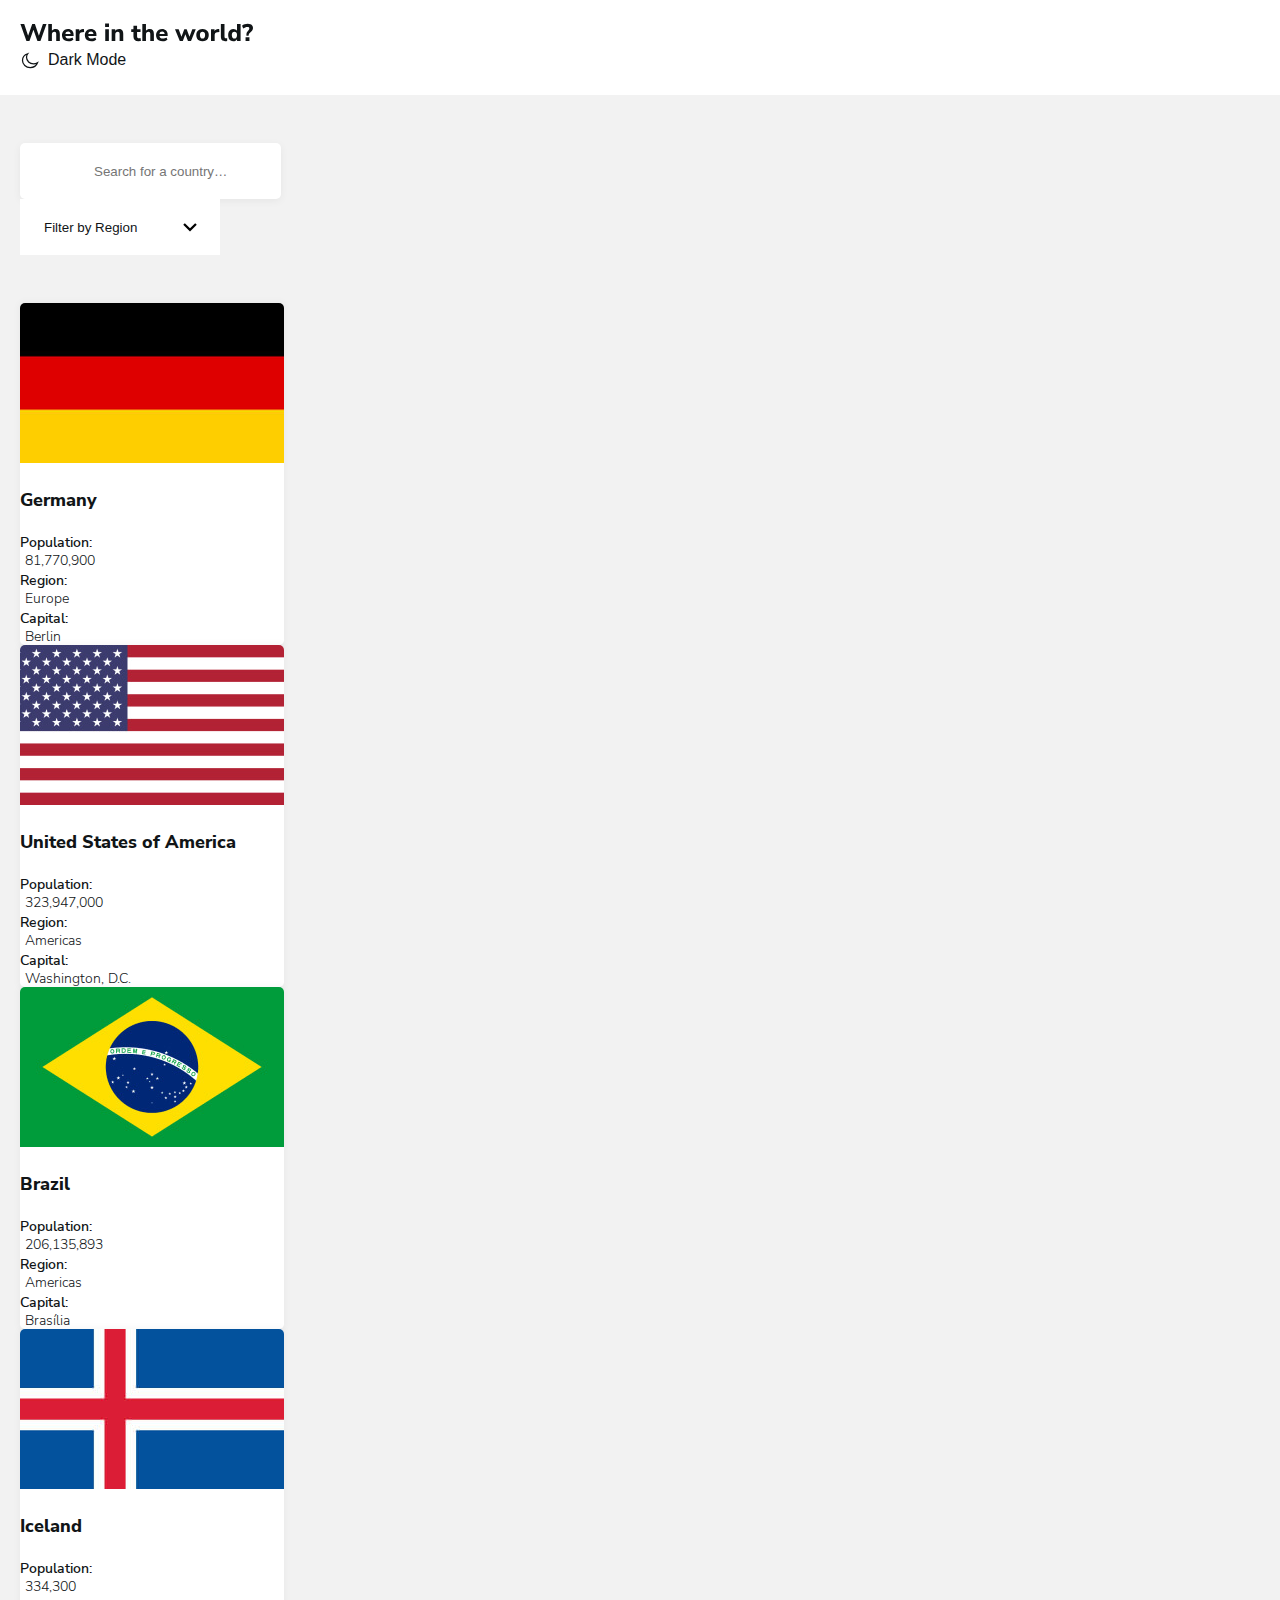
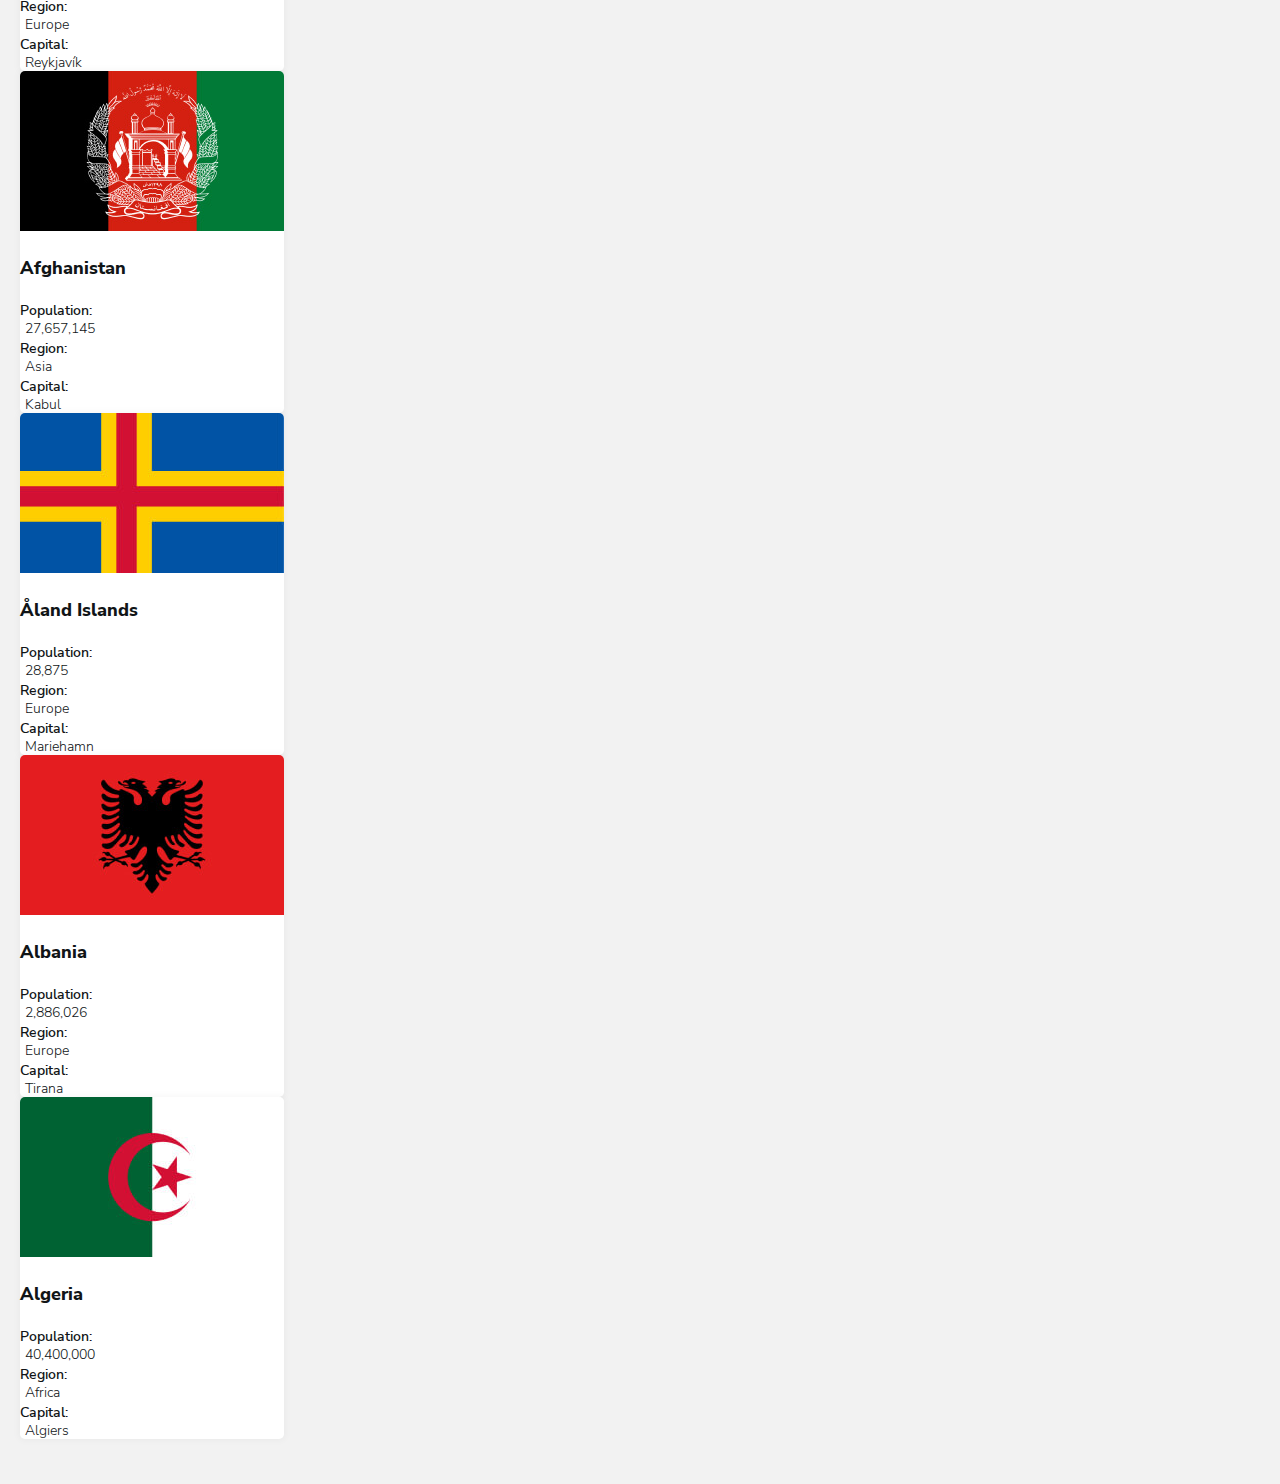
==== index.html @ 3257206e "Initial commit" ====
<!DOCTYPE html>
<html lang="en">
<head>
  <meta charset="UTF-8">
  <meta http-equiv="X-UA-Compatible" content="IE=edge">
  <meta name="viewport" content="width=device-width, initial-scale=1.0">
  <title>Document</title>
  <link href="https://cdn.jsdelivr.net/npm/bootstrap@5.2.0/dist/css/bootstrap.min.css" rel="stylesheet" integrity="sha384-gH2yIJqKdNHPEq0n4Mqa/HGKIhSkIHeL5AyhkYV8i59U5AR6csBvApHHNl/vI1Bx" crossorigin="anonymous">
  <link rel="stylesheet" href="./css/main.css">
</head>
<body >

  <!-- header start -->
  <header>
    <div class="container">
      <div class="header-wrapper d-flex justify-content-between">
        <a class="header-link" href="#">
          <svg width="233" height="19" fill="currentColor" xmlns="http://www.w3.org/2000/svg"><path d="M6.432 18 .408 1.08h3.816l3.888 11.568L12.216 1.08h2.688l3.984 11.76L22.92 1.08h3.6L20.448 18h-3.024l-3.96-11.232L9.456 18H6.432Zm21.843 0V1.08h3.624v6.744a3.91 3.91 0 0 1 1.608-1.368c.656-.32 1.384-.48 2.184-.48 2.768 0 4.152 1.648 4.152 4.944V18h-3.624v-6.912c0-.816-.152-1.4-.456-1.752-.304-.368-.752-.552-1.344-.552-.768 0-1.384.24-1.848.72-.448.48-.672 1.12-.672 1.92V18h-3.624Zm20.393.264c-1.392 0-2.592-.248-3.6-.744-.992-.512-1.76-1.224-2.304-2.136-.528-.928-.792-2.016-.792-3.264 0-1.216.256-2.28.768-3.192a5.655 5.655 0 0 1 2.136-2.16c.912-.528 1.96-.792 3.144-.792 1.712 0 3.072.544 4.08 1.632 1.008 1.072 1.512 2.528 1.512 4.368v.912h-8.184c.128.928.464 1.608 1.008 2.04.56.416 1.328.624 2.304.624.64 0 1.288-.096 1.944-.288a5.447 5.447 0 0 0 1.776-.888l.96 2.424c-.592.448-1.32.808-2.184 1.08a8.842 8.842 0 0 1-2.568.384Zm-.504-9.888c-.768 0-1.392.232-1.872.696-.464.464-.752 1.112-.864 1.944h5.184c-.096-1.76-.912-2.64-2.448-2.64ZM55.72 18V6.216h3.552v2.04c.56-1.376 1.76-2.136 3.6-2.28l1.056-.072.216 3.048-2.04.216c-1.792.176-2.688 1.088-2.688 2.736V18H55.72Zm15.8.264c-1.392 0-2.592-.248-3.6-.744-.992-.512-1.76-1.224-2.304-2.136-.528-.928-.792-2.016-.792-3.264 0-1.216.256-2.28.768-3.192a5.654 5.654 0 0 1 2.136-2.16c.912-.528 1.96-.792 3.144-.792 1.712 0 3.072.544 4.08 1.632 1.008 1.072 1.512 2.528 1.512 4.368v.912H68.28c.128.928.464 1.608 1.008 2.04.56.416 1.328.624 2.304.624.64 0 1.288-.096 1.944-.288a5.447 5.447 0 0 0 1.776-.888l.96 2.424c-.592.448-1.32.808-2.184 1.08a8.842 8.842 0 0 1-2.568.384Zm-.504-9.888c-.768 0-1.392.232-1.872.696-.464.464-.752 1.112-.864 1.944h5.184c-.096-1.76-.912-2.64-2.448-2.64Zm14.091-4.44V.552h3.912v3.384h-3.912ZM85.251 18V6.216h3.624V18h-3.624Zm6.422 0V6.216h3.552v1.728a3.94 3.94 0 0 1 1.608-1.464c.672-.336 1.424-.504 2.256-.504 1.392 0 2.432.408 3.12 1.224.688.8 1.032 2.04 1.032 3.72V18h-3.624v-6.912c0-.816-.152-1.4-.456-1.752-.304-.368-.752-.552-1.344-.552-.768 0-1.384.24-1.848.72-.448.48-.672 1.12-.672 1.92V18h-3.624Zm26.737.264c-3.312 0-4.968-1.608-4.968-4.824V8.928h-2.232V6.216h2.232V2.76h3.624v3.456h3.48v2.712h-3.48v4.368c0 .672.152 1.176.456 1.512.32.336.824.504 1.512.504.208 0 .424-.024.648-.072.24-.048.496-.112.768-.192l.528 2.64a4.586 4.586 0 0 1-1.2.408c-.464.112-.92.168-1.368.168Zm3.92-.264V1.08h3.624v6.744a3.91 3.91 0 0 1 1.608-1.368c.656-.32 1.384-.48 2.184-.48 2.768 0 4.152 1.648 4.152 4.944V18h-3.624v-6.912c0-.816-.152-1.4-.456-1.752-.304-.368-.752-.552-1.344-.552-.768 0-1.384.24-1.848.72-.448.48-.672 1.12-.672 1.92V18h-3.624Zm20.393.264c-1.392 0-2.592-.248-3.6-.744-.992-.512-1.76-1.224-2.304-2.136-.528-.928-.792-2.016-.792-3.264 0-1.216.256-2.28.768-3.192a5.654 5.654 0 0 1 2.136-2.16c.912-.528 1.96-.792 3.144-.792 1.712 0 3.072.544 4.08 1.632 1.008 1.072 1.512 2.528 1.512 4.368v.912h-8.184c.128.928.464 1.608 1.008 2.04.56.416 1.328.624 2.304.624.64 0 1.288-.096 1.944-.288a5.447 5.447 0 0 0 1.776-.888l.96 2.424c-.592.448-1.32.808-2.184 1.08a8.842 8.842 0 0 1-2.568.384Zm-.504-9.888c-.768 0-1.392.232-1.872.696-.464.464-.752 1.112-.864 1.944h5.184c-.096-1.76-.912-2.64-2.448-2.64ZM159.791 18 154.99 6.216h3.673l2.808 7.56 2.808-7.56h2.4l2.808 7.656 2.808-7.656h3.48L171.023 18h-3.072l-2.592-6.696-2.52 6.696h-3.048Zm22.718.264c-1.264 0-2.368-.248-3.312-.744a5.44 5.44 0 0 1-2.16-2.136c-.512-.928-.768-2.024-.768-3.288 0-1.248.256-2.328.768-3.24a5.242 5.242 0 0 1 2.16-2.136c.944-.496 2.048-.744 3.312-.744 1.264 0 2.36.248 3.288.744a5.207 5.207 0 0 1 2.184 2.136c.528.912.792 1.992.792 3.24 0 1.264-.264 2.36-.792 3.288a5.4 5.4 0 0 1-2.184 2.136c-.928.496-2.024.744-3.288.744Zm0-2.712c.768 0 1.392-.28 1.872-.84.496-.56.744-1.432.744-2.616 0-1.168-.248-2.024-.744-2.568-.48-.56-1.104-.84-1.872-.84s-1.392.28-1.872.84c-.48.544-.72 1.4-.72 2.568 0 1.184.24 2.056.72 2.616s1.104.84 1.872.84ZM190.978 18V6.216h3.552v2.04c.56-1.376 1.76-2.136 3.6-2.28l1.056-.072.216 3.048-2.04.216c-1.792.176-2.688 1.088-2.688 2.736V18h-3.696Zm14.283.264c-1.52 0-2.632-.392-3.336-1.176-.704-.8-1.056-1.984-1.056-3.552V1.08h3.624v12.312c0 1.28.568 1.92 1.704 1.92.176 0 .344-.008.504-.024.176-.016.344-.048.504-.096L207.157 18a6.784 6.784 0 0 1-1.896.264Zm8.067 0c-1.024 0-1.928-.248-2.712-.744-.768-.512-1.368-1.224-1.8-2.136-.432-.928-.648-2.024-.648-3.288 0-1.264.216-2.352.648-3.264.432-.912 1.032-1.616 1.8-2.112.784-.496 1.688-.744 2.712-.744.784 0 1.504.168 2.16.504.656.336 1.152.784 1.488 1.344V1.08h3.624V18h-3.552v-1.776c-.32.624-.816 1.12-1.488 1.488-.656.368-1.4.552-2.232.552Zm1.08-2.712c.768 0 1.392-.28 1.872-.84.496-.56.744-1.432.744-2.616 0-1.168-.248-2.024-.744-2.568-.48-.56-1.104-.84-1.872-.84s-1.392.28-1.872.84c-.48.544-.72 1.4-.72 2.568 0 1.184.24 2.056.72 2.616s1.104.84 1.872.84Zm12.008-2.904V11.52c0-.704.128-1.352.384-1.944.256-.608.696-1.248 1.32-1.92.448-.48.76-.888.936-1.224a2.39 2.39 0 0 0 .264-1.08c0-.448-.168-.8-.504-1.056-.32-.256-.784-.384-1.392-.384-1.488 0-2.888.536-4.2 1.608l-1.176-2.736c.704-.608 1.56-1.088 2.568-1.44a9.258 9.258 0 0 1 3.072-.528c1.056 0 1.984.176 2.784.528.8.336 1.416.816 1.848 1.44.448.608.672 1.32.672 2.136 0 .736-.168 1.416-.504 2.04-.32.624-.896 1.28-1.728 1.968-.752.624-1.272 1.168-1.56 1.632-.272.464-.44.912-.504 1.344l-.12.744h-2.16ZM225.552 18v-3.84h3.888V18h-3.888Z" fill="currentColor"/>
          </svg>
        </a>
        <button class="header-darkmode" type="button">Dark Mode</button>
      </div>
    </div>
  </header>
  <!-- header finish -->

  <main>

    <!-- hero section start -->
    <section class="hero-section">
      <div class="container">
        <div class=" d-flex justify-content-between flex-wrap">
          <form class="site-search" action="https://echo.htmlacademy.ru/" method="post" autocomplete="off">
            <input class="site-search-input form-control" type="search" name="user_search" placeholder="Search for a country…" aria-label="search">
          </form>
          <select class="form-selects" aria-label="Default select example">
            <option selected>Filter by Region</option>
            <option value="Africa">Africa</option>
            <option value="America">America</option>
            <option value="Asia">Asia</option>
            <option value="Europe">Europe</option>
            <option value="Oceania">Oceania</option>
          </select>
        </div>
        <div class="hero-section-list d-flex justify-content-between flex-wrap">
          <div class="card mb-5 hero-section-item">
            <img class="hero-section-item-img"
            width="264"
            height="160"                         
            src="./images/Germany.jpg" 
            srcset="./images/Germany.jpg 1x , ./images/Germany@2x.jpg 2x"  
            alt="Germany img">
            <div class="card-body">
              <h3 class="hero-section-item-wrapper-title mb-3">Germany</h3>
              <span class="hero-section-item-wrapper-inner d-flex mb-2">
                <strong class="hero-section-item-wrapper-inner-title">Population:</strong>
                <p class="hero-section-item-wrapper-inner-discrip">81,770,900</p>
              </span>
              <span class="hero-section-item-wrapper-inner d-flex mb-2">
                <strong class="hero-section-item-wrapper-inner-title">Region:</strong>
                <p class="hero-section-item-wrapper-inner-discrip">Europe</p>
              </span>
              <span class="hero-section-item-wrapper-inner d-flex mb-2">
                <strong class="hero-section-item-wrapper-inner-title">Capital:</strong>
                <p class="hero-section-item-wrapper-inner-discrip">Berlin</p>
              </span>
            </div>
          </div>
          <div class="card mb-5 hero-section-item">
            <img class="hero-section-item-img"
            width="264"
            height="160"                         
            src="./images/Usa.jpg" 
            srcset="./images/Usa.jpg 1x , ./images/Usa@2x.jpg 2x"  
            alt="Usa img">
            <div class="card-body">
              <h3 class="hero-section-item-wrapper-title mb-3">United States of America</h3>
              <span class="hero-section-item-wrapper-inner d-flex mb-2">
                <strong class="hero-section-item-wrapper-inner-title">Population: </strong>
                <p class="hero-section-item-wrapper-inner-discrip">323,947,000</p>
              </span>
               <span class="hero-section-item-wrapper-inner d-flex mb-2">
                <strong class="hero-section-item-wrapper-inner-title">Region:</strong>
                <p class="hero-section-item-wrapper-inner-discrip">Americas</p>
              </span>
              <span class="hero-section-item-wrapper-inner d-flex mb-2">
                <strong class="hero-section-item-wrapper-inner-title">Capital:</strong>
                <p class="hero-section-item-wrapper-inner-discrip">Washington, D.C.</p>
              </span>
            </div>
          </div>
          <div class="card mb-5 hero-section-item">
            <img class="hero-section-item-img"
            width="264"
            height="160"                         
            src="./images/Brazil.jpg" 
            srcset="./images/Brazil.jpg 1x , ./images/Brazil@2x.jpg 2x"  
            alt="Brazil img">
            <div class="card-body">
              <h3 class="hero-section-item-wrapper-title mb-3">Brazil</h3>
              <span class="hero-section-item-wrapper-inner d-flex mb-2">
                <strong class="hero-section-item-wrapper-inner-title">Population:</strong>
                <p class="hero-section-item-wrapper-inner-discrip">206,135,893</p>
              </span>
               <span class="hero-section-item-wrapper-inner d-flex mb-2">
                <strong class="hero-section-item-wrapper-inner-title">Region:</strong>
                <p class="hero-section-item-wrapper-inner-discrip">Americas</p>
              </span>
              <span class="hero-section-item-wrapper-inner d-flex mb-2">
                <strong class="hero-section-item-wrapper-inner-title">Capital:</strong>
                <p class="hero-section-item-wrapper-inner-discrip">Brasília</p>
              </span>
            </div>
          </div>
          <div class="card mb-5 hero-section-item">
            <img class="hero-section-item-img"
            width="264"
            height="160"                         
            src="./images/Iceland.jpg" 
            srcset="./images/Iceland.jpg 1x , ./images/Iceland@2x.jpg 2x"  
            alt="Iceland img">
            <div class="card-body">
              <h3 class="hero-section-item-wrapper-title mb-3">Iceland</h3>
              <span class="hero-section-item-wrapper-inner d-flex mb-2">
                <strong class="hero-section-item-wrapper-inner-title">Population:</strong>
                <p class="hero-section-item-wrapper-inner-discrip">334,300</p>
              </span>
               <span class="hero-section-item-wrapper-inner d-flex mb-2">
                <strong class="hero-section-item-wrapper-inner-title">Region:</strong>
                <p class="hero-section-item-wrapper-inner-discrip">Europe</p>
              </span>
              <span class="hero-section-item-wrapper-inner d-flex mb-2">
                <strong class="hero-section-item-wrapper-inner-title">Capital:</strong>
                <p class="hero-section-item-wrapper-inner-discrip">Reykjavík</p>
              </span>
            </div>
          </div>
          <div class="card mb-5 hero-section-item">
            <img class="hero-section-item-img"
            width="264"
            height="160"                         
            src="./images/Afghanistan.jpg" 
            srcset="./images/Afghanistan.jpg 1x , ./images/Afghanistan@2x.jpg 2x"  
            alt="Afghanistan img">
            <div class="card-body">
              <h3 class="hero-section-item-wrapper-title mb-3">Afghanistan</h3>
              <span class="hero-section-item-wrapper-inner d-flex mb-2">
                <strong class="hero-section-item-wrapper-inner-title">Population:</strong>
                <p class="hero-section-item-wrapper-inner-discrip">27,657,145</p>
              </span>
               <span class="hero-section-item-wrapper-inner d-flex mb-2">
                <strong class="hero-section-item-wrapper-inner-title">Region:</strong>
                <p class="hero-section-item-wrapper-inner-discrip">Asia</p>
              </span>
              <span class="hero-section-item-wrapper-inner d-flex mb-2">
                <strong class="hero-section-item-wrapper-inner-title">Capital:</strong>
                <p class="hero-section-item-wrapper-inner-discrip">Kabul</p>
              </span>
            </div>
          </div>
          <div class="card mb-5 hero-section-item">
            <img class="hero-section-item-img"
            width="264"
            height="160"                         
            src="./images/Åland-Islands.jpg" 
            srcset="./images/Åland-Islands.jpg 1x , ./images/Åland-Islands@2x.jpg 2x"  
            alt="Germany img">
            <div class="card-body">
              <h3 class="hero-section-item-wrapper-title mb-3">Åland Islands</h3>
              <span class="hero-section-item-wrapper-inner d-flex mb-2">
                <strong class="hero-section-item-wrapper-inner-title">Population:</strong>
                <p class="hero-section-item-wrapper-inner-discrip">28,875</p>
              </span>
               <span class="hero-section-item-wrapper-inner d-flex mb-2">
                <strong class="hero-section-item-wrapper-inner-title">Region:</strong>
                <p class="hero-section-item-wrapper-inner-discrip">Europe</p>
              </span>
              <span class="hero-section-item-wrapper-inner d-flex mb-2">
                <strong class="hero-section-item-wrapper-inner-title">Capital:</strong>
                <p class="hero-section-item-wrapper-inner-discrip">Mariehamn</p>
              </span>
            </div>
          </div>
          <div class="card mb-5 hero-section-item">
            <img class="hero-section-item-img"
            width="264"
            height="160"                         
            src="./images/Albania.jpg" 
            srcset="./images/Albania.jpg 1x , ./images/Albania@2x.jpg 2x"  
            alt="Albania img">
            <div class="card-body">
              <h3 class="hero-section-item-wrapper-title mb-3">Albania</h3>
              <span class="hero-section-item-wrapper-inner d-flex mb-2">
                <strong class="hero-section-item-wrapper-inner-title">Population:</strong>
                <p class="hero-section-item-wrapper-inner-discrip">2,886,026</p>
              </span>
               <span class="hero-section-item-wrapper-inner d-flex mb-2">
                <strong class="hero-section-item-wrapper-inner-title">Region:</strong>
                <p class="hero-section-item-wrapper-inner-discrip">Europe</p>
              </span>
              <span class="hero-section-item-wrapper-inner d-flex mb-2">
                <strong class="hero-section-item-wrapper-inner-title">Capital:</strong>
                <p class="hero-section-item-wrapper-inner-discrip">Tirana</p>
              </span>
            </div>
          </div>
          <div class="card mb-5 hero-section-item">
            <img class="hero-section-item-img"
            width="264"
            height="160"                         
            src="./images/Algeria.jpg" 
            srcset="./images/Algeria.jpg 1x , ./images/Algeria@2x.jpg 2x"  
            alt="Germany img">
            <div class="card-body">
              <h3 class="hero-section-item-wrapper-title mb-3">Algeria</h3>
              <span class="hero-section-item-wrapper-inner d-flex mb-2">
                <strong class="hero-section-item-wrapper-inner-title">Population:</strong>
                <p class="hero-section-item-wrapper-inner-discrip">40,400,000</p>
              </span>
               <span class="hero-section-item-wrapper-inner d-flex mb-2">
                <strong class="hero-section-item-wrapper-inner-title">Region:</strong>
                <p class="hero-section-item-wrapper-inner-discrip">Africa</p>
              </span>
              <span class="hero-section-item-wrapper-inner d-flex mb-2">
                <strong class="hero-section-item-wrapper-inner-title">Capital:</strong>
                <p class="hero-section-item-wrapper-inner-discrip">Algiers</p>
              </span>
            </div>
          </div>
        </div>
      </div>
    </section>
    <!-- hero section finish -->
    
  </main>

  <script src="js/main.js"></script>
</body>
</html>
---- css/main.css ----
/*
* Prefixed by https://autoprefixer.github.io
* PostCSS: v8.4.14,
* Autoprefixer: v10.4.7
* Browsers: last 4 version
*/

:root{
  --main-text-color: #111517;
  --main-body-color: #f2f2f2;
  --header-bg-color: #fff;
}



@font-face {
  font-family: "Nunito Sans";
  font-style: normal;
  font-weight: 300;
  src: url("../fonts/nunito-sans-v12-latin-300.woff2") format("woff2"), /* Chrome 26+, Opera 23+, Firefox 39+ */
      url("../fonts/nunito-sans-v12-latin-300.woff") format("woff"); /* Chrome 6+, Firefox 3.6+, IE 9+, Safari 5.1+ */
}
@font-face {
  font-family: "Nunito Sans";
  font-style: normal;
  font-weight: 400;
  src: url("../fonts/nunito-sans-v12-latin-regular.woff2") format("woff2"), /* Chrome 26+, Opera 23+, Firefox 39+ */
      url("../fonts/nunito-sans-v12-latin-regular.woff") format("woff"); /* Chrome 6+, Firefox 3.6+, IE 9+, Safari 5.1+ */
}
@font-face {
  font-family: "Nunito Sans";
  font-style: normal;
  font-weight: 600;
  src: url("../fonts/nunito-sans-v12-latin-600.woff2") format("woff2"), /* Chrome 26+, Opera 23+, Firefox 39+ */
      url("../fonts/nunito-sans-v12-latin-600.woff") format("woff"); /* Chrome 6+, Firefox 3.6+, IE 9+, Safari 5.1+ */
}
@font-face {
  font-family: "Nunito Sans";
  font-style: normal;
  font-weight: 800;
  src: url("../fonts/nunito-sans-v12-latin-800.woff2") format("woff2"), /* Chrome 26+, Opera 23+, Firefox 39+ */
      url("../fonts/nunito-sans-v12-latin-800.woff") format("woff"); /* Chrome 6+, Firefox 3.6+, IE 9+, Safari 5.1+ */
}


*{
  -webkit-box-sizing: border-box;
          box-sizing: border-box;
}


body{
  font-family: "Nunito Sans", "Arial", sans-serif;
  font-style: normal;
  font-weight: 600;
  margin: 0;
}


.container{
  width: 1320px;
  margin: 0 auto;
  padding-right: 20px;
  padding-left: 20px;
}

.theme-dars{
  --main-text-color: #fff;
  --main-body-color: #202C36;
  --header-bg-color: #2B3844;
}

header{
  padding: 23px 0;
  background-color: var(--header-bg-color);
}

.header-link {
  color: var(--main-text-color);
}
.header-link:hover {
  color: var(--main-text-color);
}
.header-darkmode {
  display: -webkit-box;
  display: -ms-flexbox;
  display: flex;
  -webkit-box-align: center;
      -ms-flex-align: center;
          align-items: center;
  font-size: 16px;
  line-height: 22px;
  padding-left: 28px;
  margin: 0;
  border: none;
  background-color: transparent;
  color: var(--main-text-color);
  background-image: url("../images/moon.svg");
  background-position: left;
  background-repeat: no-repeat;
  background-size: 20px 20px;
}


.hero-section{
  padding: 48px 0 45px 0;
  background-color: var(--main-body-color);
}

.site-search-input {
  height: 56px;
  max-width: 480px;
  padding: 18px 10px 18px 74px;
  border: 0;
  color: #848484;
  background-color: var(--header-bg-color);
  -webkit-box-shadow: 0px 2px 9px #0000000e;
          box-shadow: 0px 2px 9px #0000000e;
  border-radius: 5px;
  background-image: url("../images/search.svg");
  background-size: 18px 18px;
  background-repeat: no-repeat;
  background-position: calc(50% - 200px) ;
}

.site-search-input::before{
  display: block;
  width: 18px;
  height: 18px;
  -ms-flex-negative: 0;
      flex-shrink: 0;
  content: "";
}

.form-selects {
  width: 200px;
  height: 56px;
  border: 0;
  padding: 18px 24px;
  appearance: none;
  color: var(--main-text-color) ;
  background-color: var(--header-bg-color) ;
  background-image: url("../images/next.svg");
  background-size: 18px 18px;
  background-repeat: no-repeat;
  background-position: calc(50% + 70px) ;
}
.site-region {
  margin-bottom: 5px;
  border: 0;
  color: var(--main-text-color) ;
  background: var(--header-bg-color);
  -webkit-box-shadow: 0px 2px 9px #0000000e;
          box-shadow: 0px 2px 9px #0000000e;
  border-radius: 5px;
}

.hero-section-list {
  list-style: none;
  margin-top: 48px;
  margin-bottom: 0;
  padding: 0;
}
.hero-section-item {
  width: 264px;
  border: 0;
  background-color: var(--header-bg-color);
  box-shadow: 0px 0px 7px 2px rgba(0, 0, 0, 0.0294384);
  border-radius: 5px;
}

.hero-section-item-wrapper{
  padding: 0 0 46px 24px;
}

.hero-section-item-img{
  -o-object-fit: contain;
     object-fit: contain;
  border-radius: 5px 5px 0px 0px;
}
.hero-section-item-wrapper-title {
  font-weight: 800;
  font-size: 18px;
  line-height: 26px;
  color: var(--main-text-color);
}
.hero-section-item-wrapper-inner-title {
  font-weight: 600;
  font-size: 14px;
  line-height: 16px;    
  color: var(--main-text-color);
}
.hero-section-item-wrapper-inner-discrip {
  font-weight: 300;
  font-size: 14px;
  line-height: 16px;
  margin-top: 0;
  margin-bottom: 0;
  margin-left: 5px;
  color: var(--main-text-color);
}
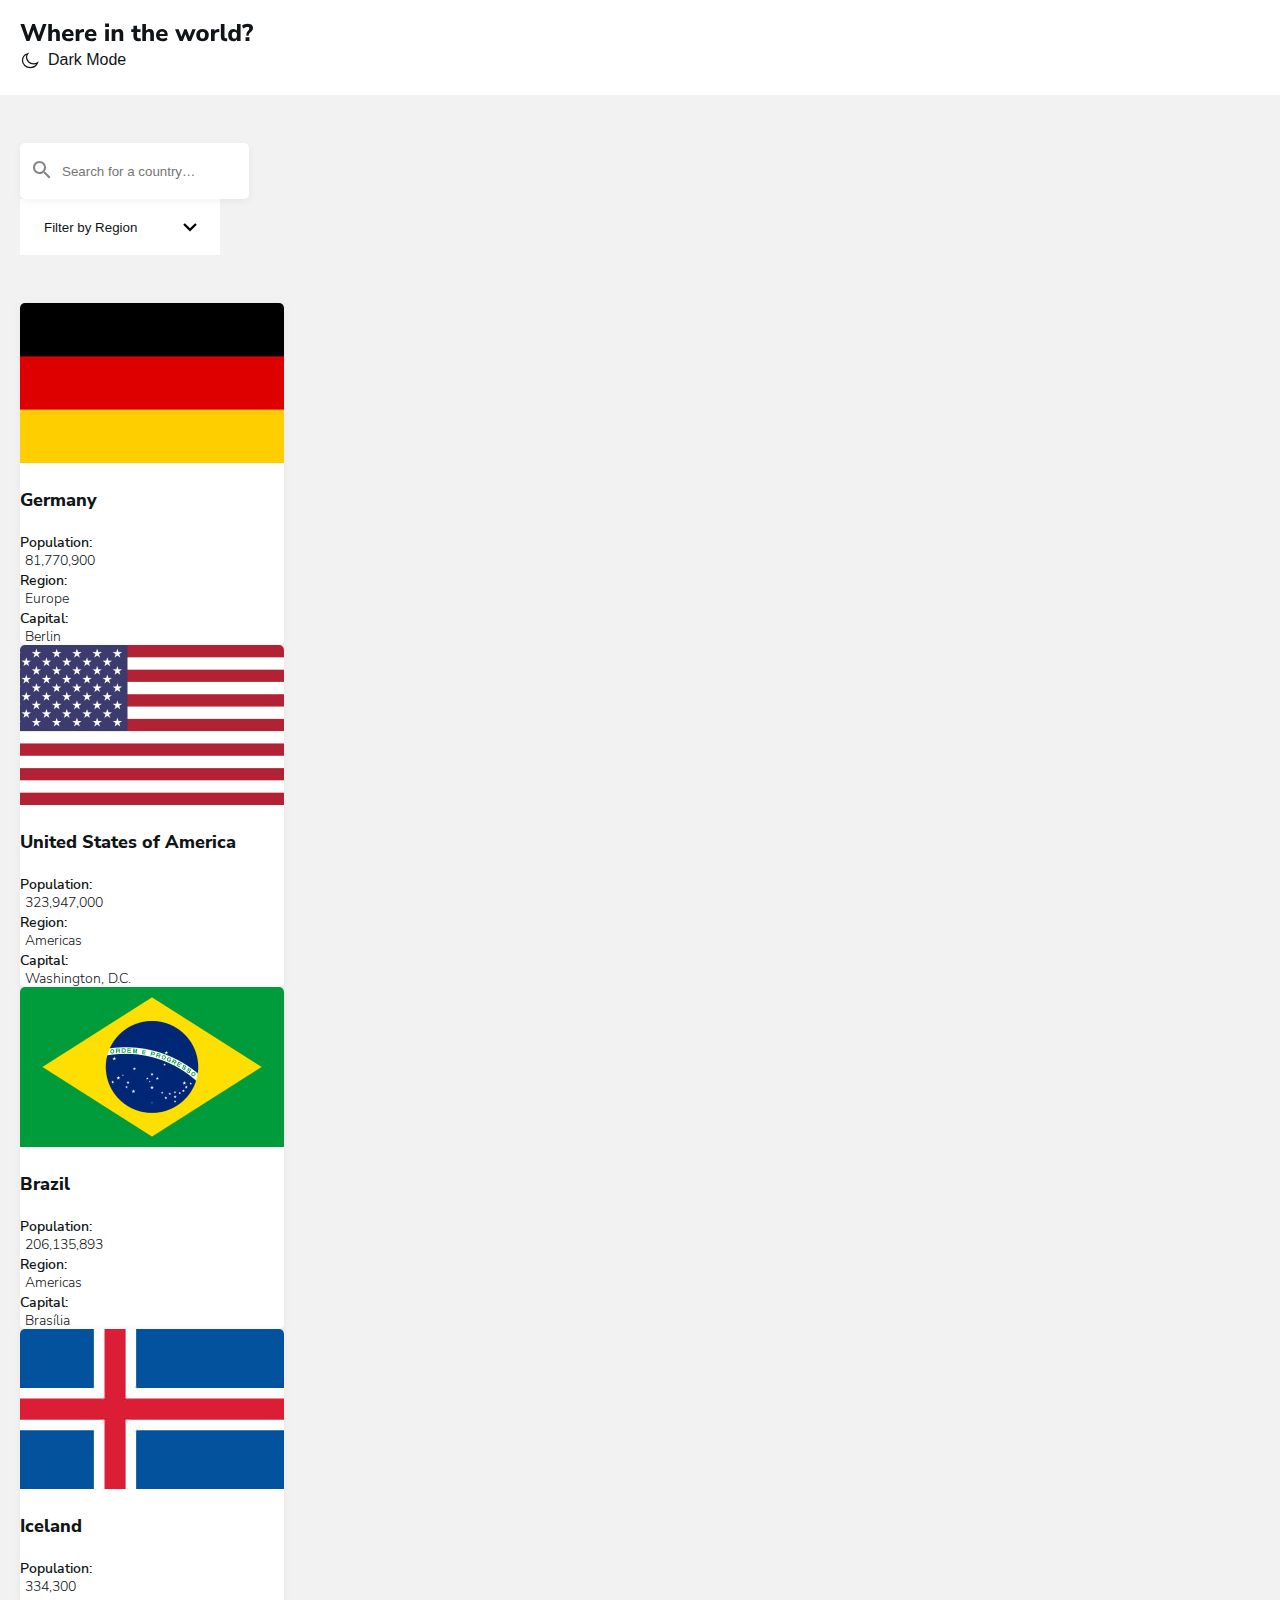
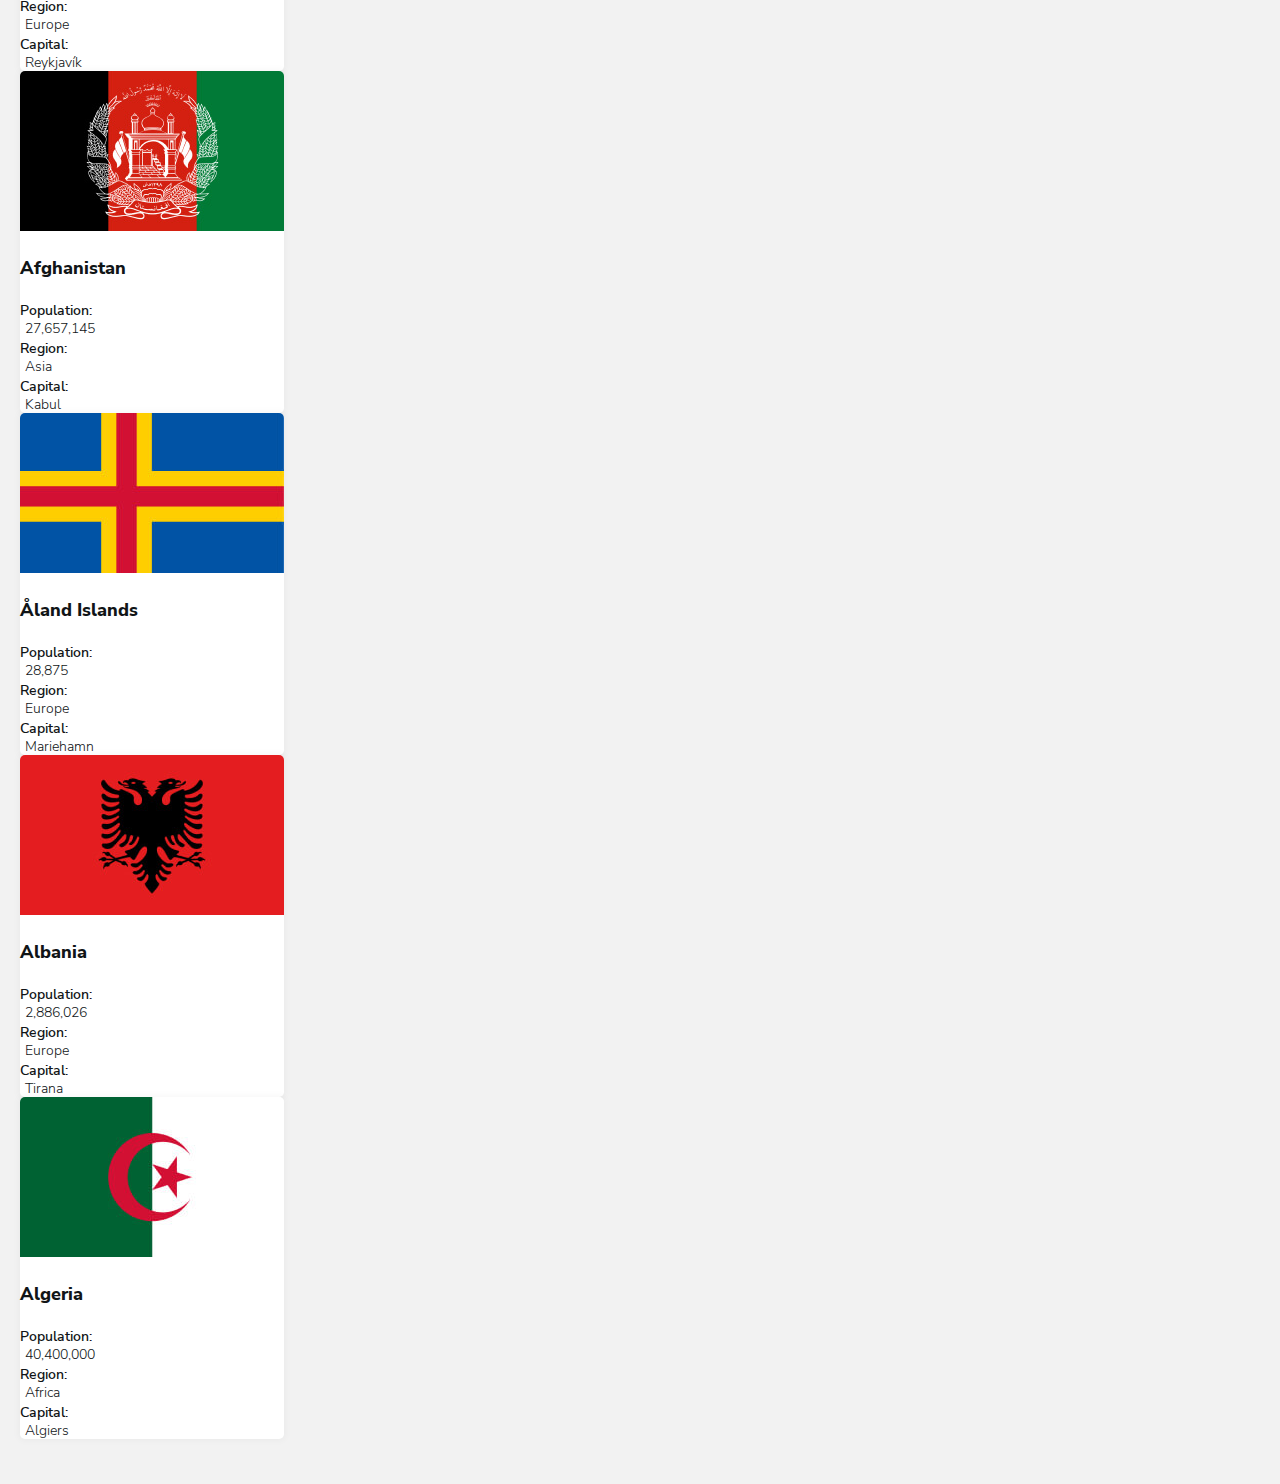
==== commit a8f008aa: "add second page" ====
--- a/index.html
+++ b/index.html
@@ -9,31 +9,30 @@
   <link rel="stylesheet" href="./css/main.css">
 </head>
 <body >
-
+  
   <!-- header start -->
-  <header>
+  <header class="site-header">
     <div class="container">
-      <div class="header-wrapper d-flex justify-content-between">
-        <a class="header-link" href="#">
-          <svg width="233" height="19" fill="currentColor" xmlns="http://www.w3.org/2000/svg"><path d="M6.432 18 .408 1.08h3.816l3.888 11.568L12.216 1.08h2.688l3.984 11.76L22.92 1.08h3.6L20.448 18h-3.024l-3.96-11.232L9.456 18H6.432Zm21.843 0V1.08h3.624v6.744a3.91 3.91 0 0 1 1.608-1.368c.656-.32 1.384-.48 2.184-.48 2.768 0 4.152 1.648 4.152 4.944V18h-3.624v-6.912c0-.816-.152-1.4-.456-1.752-.304-.368-.752-.552-1.344-.552-.768 0-1.384.24-1.848.72-.448.48-.672 1.12-.672 1.92V18h-3.624Zm20.393.264c-1.392 0-2.592-.248-3.6-.744-.992-.512-1.76-1.224-2.304-2.136-.528-.928-.792-2.016-.792-3.264 0-1.216.256-2.28.768-3.192a5.655 5.655 0 0 1 2.136-2.16c.912-.528 1.96-.792 3.144-.792 1.712 0 3.072.544 4.08 1.632 1.008 1.072 1.512 2.528 1.512 4.368v.912h-8.184c.128.928.464 1.608 1.008 2.04.56.416 1.328.624 2.304.624.64 0 1.288-.096 1.944-.288a5.447 5.447 0 0 0 1.776-.888l.96 2.424c-.592.448-1.32.808-2.184 1.08a8.842 8.842 0 0 1-2.568.384Zm-.504-9.888c-.768 0-1.392.232-1.872.696-.464.464-.752 1.112-.864 1.944h5.184c-.096-1.76-.912-2.64-2.448-2.64ZM55.72 18V6.216h3.552v2.04c.56-1.376 1.76-2.136 3.6-2.28l1.056-.072.216 3.048-2.04.216c-1.792.176-2.688 1.088-2.688 2.736V18H55.72Zm15.8.264c-1.392 0-2.592-.248-3.6-.744-.992-.512-1.76-1.224-2.304-2.136-.528-.928-.792-2.016-.792-3.264 0-1.216.256-2.28.768-3.192a5.654 5.654 0 0 1 2.136-2.16c.912-.528 1.96-.792 3.144-.792 1.712 0 3.072.544 4.08 1.632 1.008 1.072 1.512 2.528 1.512 4.368v.912H68.28c.128.928.464 1.608 1.008 2.04.56.416 1.328.624 2.304.624.64 0 1.288-.096 1.944-.288a5.447 5.447 0 0 0 1.776-.888l.96 2.424c-.592.448-1.32.808-2.184 1.08a8.842 8.842 0 0 1-2.568.384Zm-.504-9.888c-.768 0-1.392.232-1.872.696-.464.464-.752 1.112-.864 1.944h5.184c-.096-1.76-.912-2.64-2.448-2.64Zm14.091-4.44V.552h3.912v3.384h-3.912ZM85.251 18V6.216h3.624V18h-3.624Zm6.422 0V6.216h3.552v1.728a3.94 3.94 0 0 1 1.608-1.464c.672-.336 1.424-.504 2.256-.504 1.392 0 2.432.408 3.12 1.224.688.8 1.032 2.04 1.032 3.72V18h-3.624v-6.912c0-.816-.152-1.4-.456-1.752-.304-.368-.752-.552-1.344-.552-.768 0-1.384.24-1.848.72-.448.48-.672 1.12-.672 1.92V18h-3.624Zm26.737.264c-3.312 0-4.968-1.608-4.968-4.824V8.928h-2.232V6.216h2.232V2.76h3.624v3.456h3.48v2.712h-3.48v4.368c0 .672.152 1.176.456 1.512.32.336.824.504 1.512.504.208 0 .424-.024.648-.072.24-.048.496-.112.768-.192l.528 2.64a4.586 4.586 0 0 1-1.2.408c-.464.112-.92.168-1.368.168Zm3.92-.264V1.08h3.624v6.744a3.91 3.91 0 0 1 1.608-1.368c.656-.32 1.384-.48 2.184-.48 2.768 0 4.152 1.648 4.152 4.944V18h-3.624v-6.912c0-.816-.152-1.4-.456-1.752-.304-.368-.752-.552-1.344-.552-.768 0-1.384.24-1.848.72-.448.48-.672 1.12-.672 1.92V18h-3.624Zm20.393.264c-1.392 0-2.592-.248-3.6-.744-.992-.512-1.76-1.224-2.304-2.136-.528-.928-.792-2.016-.792-3.264 0-1.216.256-2.28.768-3.192a5.654 5.654 0 0 1 2.136-2.16c.912-.528 1.96-.792 3.144-.792 1.712 0 3.072.544 4.08 1.632 1.008 1.072 1.512 2.528 1.512 4.368v.912h-8.184c.128.928.464 1.608 1.008 2.04.56.416 1.328.624 2.304.624.64 0 1.288-.096 1.944-.288a5.447 5.447 0 0 0 1.776-.888l.96 2.424c-.592.448-1.32.808-2.184 1.08a8.842 8.842 0 0 1-2.568.384Zm-.504-9.888c-.768 0-1.392.232-1.872.696-.464.464-.752 1.112-.864 1.944h5.184c-.096-1.76-.912-2.64-2.448-2.64ZM159.791 18 154.99 6.216h3.673l2.808 7.56 2.808-7.56h2.4l2.808 7.656 2.808-7.656h3.48L171.023 18h-3.072l-2.592-6.696-2.52 6.696h-3.048Zm22.718.264c-1.264 0-2.368-.248-3.312-.744a5.44 5.44 0 0 1-2.16-2.136c-.512-.928-.768-2.024-.768-3.288 0-1.248.256-2.328.768-3.24a5.242 5.242 0 0 1 2.16-2.136c.944-.496 2.048-.744 3.312-.744 1.264 0 2.36.248 3.288.744a5.207 5.207 0 0 1 2.184 2.136c.528.912.792 1.992.792 3.24 0 1.264-.264 2.36-.792 3.288a5.4 5.4 0 0 1-2.184 2.136c-.928.496-2.024.744-3.288.744Zm0-2.712c.768 0 1.392-.28 1.872-.84.496-.56.744-1.432.744-2.616 0-1.168-.248-2.024-.744-2.568-.48-.56-1.104-.84-1.872-.84s-1.392.28-1.872.84c-.48.544-.72 1.4-.72 2.568 0 1.184.24 2.056.72 2.616s1.104.84 1.872.84ZM190.978 18V6.216h3.552v2.04c.56-1.376 1.76-2.136 3.6-2.28l1.056-.072.216 3.048-2.04.216c-1.792.176-2.688 1.088-2.688 2.736V18h-3.696Zm14.283.264c-1.52 0-2.632-.392-3.336-1.176-.704-.8-1.056-1.984-1.056-3.552V1.08h3.624v12.312c0 1.28.568 1.92 1.704 1.92.176 0 .344-.008.504-.024.176-.016.344-.048.504-.096L207.157 18a6.784 6.784 0 0 1-1.896.264Zm8.067 0c-1.024 0-1.928-.248-2.712-.744-.768-.512-1.368-1.224-1.8-2.136-.432-.928-.648-2.024-.648-3.288 0-1.264.216-2.352.648-3.264.432-.912 1.032-1.616 1.8-2.112.784-.496 1.688-.744 2.712-.744.784 0 1.504.168 2.16.504.656.336 1.152.784 1.488 1.344V1.08h3.624V18h-3.552v-1.776c-.32.624-.816 1.12-1.488 1.488-.656.368-1.4.552-2.232.552Zm1.08-2.712c.768 0 1.392-.28 1.872-.84.496-.56.744-1.432.744-2.616 0-1.168-.248-2.024-.744-2.568-.48-.56-1.104-.84-1.872-.84s-1.392.28-1.872.84c-.48.544-.72 1.4-.72 2.568 0 1.184.24 2.056.72 2.616s1.104.84 1.872.84Zm12.008-2.904V11.52c0-.704.128-1.352.384-1.944.256-.608.696-1.248 1.32-1.92.448-.48.76-.888.936-1.224a2.39 2.39 0 0 0 .264-1.08c0-.448-.168-.8-.504-1.056-.32-.256-.784-.384-1.392-.384-1.488 0-2.888.536-4.2 1.608l-1.176-2.736c.704-.608 1.56-1.088 2.568-1.44a9.258 9.258 0 0 1 3.072-.528c1.056 0 1.984.176 2.784.528.8.336 1.416.816 1.848 1.44.448.608.672 1.32.672 2.136 0 .736-.168 1.416-.504 2.04-.32.624-.896 1.28-1.728 1.968-.752.624-1.272 1.168-1.56 1.632-.272.464-.44.912-.504 1.344l-.12.744h-2.16ZM225.552 18v-3.84h3.888V18h-3.888Z" fill="currentColor"/>
+      <div class="header-wrapper row justify-content-between">
+        <a class="col header-link" href="#">
+          <svg height="19" fill="currentColor" xmlns="http://www.w3.org/2000/svg"><path d="M6.432 18 .408 1.08h3.816l3.888 11.568L12.216 1.08h2.688l3.984 11.76L22.92 1.08h3.6L20.448 18h-3.024l-3.96-11.232L9.456 18H6.432Zm21.843 0V1.08h3.624v6.744a3.91 3.91 0 0 1 1.608-1.368c.656-.32 1.384-.48 2.184-.48 2.768 0 4.152 1.648 4.152 4.944V18h-3.624v-6.912c0-.816-.152-1.4-.456-1.752-.304-.368-.752-.552-1.344-.552-.768 0-1.384.24-1.848.72-.448.48-.672 1.12-.672 1.92V18h-3.624Zm20.393.264c-1.392 0-2.592-.248-3.6-.744-.992-.512-1.76-1.224-2.304-2.136-.528-.928-.792-2.016-.792-3.264 0-1.216.256-2.28.768-3.192a5.655 5.655 0 0 1 2.136-2.16c.912-.528 1.96-.792 3.144-.792 1.712 0 3.072.544 4.08 1.632 1.008 1.072 1.512 2.528 1.512 4.368v.912h-8.184c.128.928.464 1.608 1.008 2.04.56.416 1.328.624 2.304.624.64 0 1.288-.096 1.944-.288a5.447 5.447 0 0 0 1.776-.888l.96 2.424c-.592.448-1.32.808-2.184 1.08a8.842 8.842 0 0 1-2.568.384Zm-.504-9.888c-.768 0-1.392.232-1.872.696-.464.464-.752 1.112-.864 1.944h5.184c-.096-1.76-.912-2.64-2.448-2.64ZM55.72 18V6.216h3.552v2.04c.56-1.376 1.76-2.136 3.6-2.28l1.056-.072.216 3.048-2.04.216c-1.792.176-2.688 1.088-2.688 2.736V18H55.72Zm15.8.264c-1.392 0-2.592-.248-3.6-.744-.992-.512-1.76-1.224-2.304-2.136-.528-.928-.792-2.016-.792-3.264 0-1.216.256-2.28.768-3.192a5.654 5.654 0 0 1 2.136-2.16c.912-.528 1.96-.792 3.144-.792 1.712 0 3.072.544 4.08 1.632 1.008 1.072 1.512 2.528 1.512 4.368v.912H68.28c.128.928.464 1.608 1.008 2.04.56.416 1.328.624 2.304.624.64 0 1.288-.096 1.944-.288a5.447 5.447 0 0 0 1.776-.888l.96 2.424c-.592.448-1.32.808-2.184 1.08a8.842 8.842 0 0 1-2.568.384Zm-.504-9.888c-.768 0-1.392.232-1.872.696-.464.464-.752 1.112-.864 1.944h5.184c-.096-1.76-.912-2.64-2.448-2.64Zm14.091-4.44V.552h3.912v3.384h-3.912ZM85.251 18V6.216h3.624V18h-3.624Zm6.422 0V6.216h3.552v1.728a3.94 3.94 0 0 1 1.608-1.464c.672-.336 1.424-.504 2.256-.504 1.392 0 2.432.408 3.12 1.224.688.8 1.032 2.04 1.032 3.72V18h-3.624v-6.912c0-.816-.152-1.4-.456-1.752-.304-.368-.752-.552-1.344-.552-.768 0-1.384.24-1.848.72-.448.48-.672 1.12-.672 1.92V18h-3.624Zm26.737.264c-3.312 0-4.968-1.608-4.968-4.824V8.928h-2.232V6.216h2.232V2.76h3.624v3.456h3.48v2.712h-3.48v4.368c0 .672.152 1.176.456 1.512.32.336.824.504 1.512.504.208 0 .424-.024.648-.072.24-.048.496-.112.768-.192l.528 2.64a4.586 4.586 0 0 1-1.2.408c-.464.112-.92.168-1.368.168Zm3.92-.264V1.08h3.624v6.744a3.91 3.91 0 0 1 1.608-1.368c.656-.32 1.384-.48 2.184-.48 2.768 0 4.152 1.648 4.152 4.944V18h-3.624v-6.912c0-.816-.152-1.4-.456-1.752-.304-.368-.752-.552-1.344-.552-.768 0-1.384.24-1.848.72-.448.48-.672 1.12-.672 1.92V18h-3.624Zm20.393.264c-1.392 0-2.592-.248-3.6-.744-.992-.512-1.76-1.224-2.304-2.136-.528-.928-.792-2.016-.792-3.264 0-1.216.256-2.28.768-3.192a5.654 5.654 0 0 1 2.136-2.16c.912-.528 1.96-.792 3.144-.792 1.712 0 3.072.544 4.08 1.632 1.008 1.072 1.512 2.528 1.512 4.368v.912h-8.184c.128.928.464 1.608 1.008 2.04.56.416 1.328.624 2.304.624.64 0 1.288-.096 1.944-.288a5.447 5.447 0 0 0 1.776-.888l.96 2.424c-.592.448-1.32.808-2.184 1.08a8.842 8.842 0 0 1-2.568.384Zm-.504-9.888c-.768 0-1.392.232-1.872.696-.464.464-.752 1.112-.864 1.944h5.184c-.096-1.76-.912-2.64-2.448-2.64ZM159.791 18 154.99 6.216h3.673l2.808 7.56 2.808-7.56h2.4l2.808 7.656 2.808-7.656h3.48L171.023 18h-3.072l-2.592-6.696-2.52 6.696h-3.048Zm22.718.264c-1.264 0-2.368-.248-3.312-.744a5.44 5.44 0 0 1-2.16-2.136c-.512-.928-.768-2.024-.768-3.288 0-1.248.256-2.328.768-3.24a5.242 5.242 0 0 1 2.16-2.136c.944-.496 2.048-.744 3.312-.744 1.264 0 2.36.248 3.288.744a5.207 5.207 0 0 1 2.184 2.136c.528.912.792 1.992.792 3.24 0 1.264-.264 2.36-.792 3.288a5.4 5.4 0 0 1-2.184 2.136c-.928.496-2.024.744-3.288.744Zm0-2.712c.768 0 1.392-.28 1.872-.84.496-.56.744-1.432.744-2.616 0-1.168-.248-2.024-.744-2.568-.48-.56-1.104-.84-1.872-.84s-1.392.28-1.872.84c-.48.544-.72 1.4-.72 2.568 0 1.184.24 2.056.72 2.616s1.104.84 1.872.84ZM190.978 18V6.216h3.552v2.04c.56-1.376 1.76-2.136 3.6-2.28l1.056-.072.216 3.048-2.04.216c-1.792.176-2.688 1.088-2.688 2.736V18h-3.696Zm14.283.264c-1.52 0-2.632-.392-3.336-1.176-.704-.8-1.056-1.984-1.056-3.552V1.08h3.624v12.312c0 1.28.568 1.92 1.704 1.92.176 0 .344-.008.504-.024.176-.016.344-.048.504-.096L207.157 18a6.784 6.784 0 0 1-1.896.264Zm8.067 0c-1.024 0-1.928-.248-2.712-.744-.768-.512-1.368-1.224-1.8-2.136-.432-.928-.648-2.024-.648-3.288 0-1.264.216-2.352.648-3.264.432-.912 1.032-1.616 1.8-2.112.784-.496 1.688-.744 2.712-.744.784 0 1.504.168 2.16.504.656.336 1.152.784 1.488 1.344V1.08h3.624V18h-3.552v-1.776c-.32.624-.816 1.12-1.488 1.488-.656.368-1.4.552-2.232.552Zm1.08-2.712c.768 0 1.392-.28 1.872-.84.496-.56.744-1.432.744-2.616 0-1.168-.248-2.024-.744-2.568-.48-.56-1.104-.84-1.872-.84s-1.392.28-1.872.84c-.48.544-.72 1.4-.72 2.568 0 1.184.24 2.056.72 2.616s1.104.84 1.872.84Zm12.008-2.904V11.52c0-.704.128-1.352.384-1.944.256-.608.696-1.248 1.32-1.92.448-.48.76-.888.936-1.224a2.39 2.39 0 0 0 .264-1.08c0-.448-.168-.8-.504-1.056-.32-.256-.784-.384-1.392-.384-1.488 0-2.888.536-4.2 1.608l-1.176-2.736c.704-.608 1.56-1.088 2.568-1.44a9.258 9.258 0 0 1 3.072-.528c1.056 0 1.984.176 2.784.528.8.336 1.416.816 1.848 1.44.448.608.672 1.32.672 2.136 0 .736-.168 1.416-.504 2.04-.32.624-.896 1.28-1.728 1.968-.752.624-1.272 1.168-1.56 1.632-.272.464-.44.912-.504 1.344l-.12.744h-2.16ZM225.552 18v-3.84h3.888V18h-3.888Z" fill="currentColor"/>
           </svg>
         </a>
-        <button class="header-darkmode" type="button">Dark Mode</button>
+        <button class="col header-darkmode justify-content-end" type="button">Dark Mode</button>
       </div>
     </div>
   </header>
   <!-- header finish -->
-
-  <main>
-
+  
+  <main class="site-main">
     <!-- hero section start -->
     <section class="hero-section">
-      <div class="container">
-        <div class=" d-flex justify-content-between flex-wrap">
-          <form class="site-search" action="https://echo.htmlacademy.ru/" method="post" autocomplete="off">
+      <div class="container w-1">
+        <div class="row justify-content-between">
+          <form class="col-4 site-search p-0" action="https://echo.htmlacademy.ru/" method="post" autocomplete="off">
             <input class="site-search-input form-control" type="search" name="user_search" placeholder="Search for a country…" aria-label="search">
           </form>
-          <select class="form-selects" aria-label="Default select example">
+          <select class="col-2 form-selects" aria-label="Default select example">
             <option selected>Filter by Region</option>
             <option value="Africa">Africa</option>
             <option value="America">America</option>
@@ -42,198 +41,197 @@
             <option value="Oceania">Oceania</option>
           </select>
         </div>
-        <div class="hero-section-list d-flex justify-content-between flex-wrap">
-          <div class="card mb-5 hero-section-item">
-            <img class="hero-section-item-img"
-            width="264"
-            height="160"                         
-            src="./images/Germany.jpg" 
-            srcset="./images/Germany.jpg 1x , ./images/Germany@2x.jpg 2x"  
-            alt="Germany img">
-            <div class="card-body">
-              <h3 class="hero-section-item-wrapper-title mb-3">Germany</h3>
-              <span class="hero-section-item-wrapper-inner d-flex mb-2">
-                <strong class="hero-section-item-wrapper-inner-title">Population:</strong>
-                <p class="hero-section-item-wrapper-inner-discrip">81,770,900</p>
-              </span>
-              <span class="hero-section-item-wrapper-inner d-flex mb-2">
-                <strong class="hero-section-item-wrapper-inner-title">Region:</strong>
-                <p class="hero-section-item-wrapper-inner-discrip">Europe</p>
-              </span>
-              <span class="hero-section-item-wrapper-inner d-flex mb-2">
-                <strong class="hero-section-item-wrapper-inner-title">Capital:</strong>
-                <p class="hero-section-item-wrapper-inner-discrip">Berlin</p>
-              </span>
-            </div>
-          </div>
-          <div class="card mb-5 hero-section-item">
-            <img class="hero-section-item-img"
-            width="264"
-            height="160"                         
-            src="./images/Usa.jpg" 
-            srcset="./images/Usa.jpg 1x , ./images/Usa@2x.jpg 2x"  
-            alt="Usa img">
-            <div class="card-body">
-              <h3 class="hero-section-item-wrapper-title mb-3">United States of America</h3>
-              <span class="hero-section-item-wrapper-inner d-flex mb-2">
-                <strong class="hero-section-item-wrapper-inner-title">Population: </strong>
-                <p class="hero-section-item-wrapper-inner-discrip">323,947,000</p>
-              </span>
-               <span class="hero-section-item-wrapper-inner d-flex mb-2">
-                <strong class="hero-section-item-wrapper-inner-title">Region:</strong>
-                <p class="hero-section-item-wrapper-inner-discrip">Americas</p>
-              </span>
-              <span class="hero-section-item-wrapper-inner d-flex mb-2">
-                <strong class="hero-section-item-wrapper-inner-title">Capital:</strong>
-                <p class="hero-section-item-wrapper-inner-discrip">Washington, D.C.</p>
-              </span>
-            </div>
-          </div>
-          <div class="card mb-5 hero-section-item">
-            <img class="hero-section-item-img"
-            width="264"
-            height="160"                         
-            src="./images/Brazil.jpg" 
-            srcset="./images/Brazil.jpg 1x , ./images/Brazil@2x.jpg 2x"  
-            alt="Brazil img">
-            <div class="card-body">
-              <h3 class="hero-section-item-wrapper-title mb-3">Brazil</h3>
-              <span class="hero-section-item-wrapper-inner d-flex mb-2">
-                <strong class="hero-section-item-wrapper-inner-title">Population:</strong>
-                <p class="hero-section-item-wrapper-inner-discrip">206,135,893</p>
-              </span>
-               <span class="hero-section-item-wrapper-inner d-flex mb-2">
-                <strong class="hero-section-item-wrapper-inner-title">Region:</strong>
-                <p class="hero-section-item-wrapper-inner-discrip">Americas</p>
-              </span>
-              <span class="hero-section-item-wrapper-inner d-flex mb-2">
-                <strong class="hero-section-item-wrapper-inner-title">Capital:</strong>
-                <p class="hero-section-item-wrapper-inner-discrip">Brasília</p>
-              </span>
-            </div>
-          </div>
-          <div class="card mb-5 hero-section-item">
-            <img class="hero-section-item-img"
-            width="264"
-            height="160"                         
-            src="./images/Iceland.jpg" 
-            srcset="./images/Iceland.jpg 1x , ./images/Iceland@2x.jpg 2x"  
-            alt="Iceland img">
-            <div class="card-body">
-              <h3 class="hero-section-item-wrapper-title mb-3">Iceland</h3>
-              <span class="hero-section-item-wrapper-inner d-flex mb-2">
-                <strong class="hero-section-item-wrapper-inner-title">Population:</strong>
-                <p class="hero-section-item-wrapper-inner-discrip">334,300</p>
-              </span>
-               <span class="hero-section-item-wrapper-inner d-flex mb-2">
-                <strong class="hero-section-item-wrapper-inner-title">Region:</strong>
-                <p class="hero-section-item-wrapper-inner-discrip">Europe</p>
-              </span>
-              <span class="hero-section-item-wrapper-inner d-flex mb-2">
-                <strong class="hero-section-item-wrapper-inner-title">Capital:</strong>
-                <p class="hero-section-item-wrapper-inner-discrip">Reykjavík</p>
-              </span>
-            </div>
-          </div>
-          <div class="card mb-5 hero-section-item">
-            <img class="hero-section-item-img"
-            width="264"
-            height="160"                         
-            src="./images/Afghanistan.jpg" 
-            srcset="./images/Afghanistan.jpg 1x , ./images/Afghanistan@2x.jpg 2x"  
-            alt="Afghanistan img">
-            <div class="card-body">
-              <h3 class="hero-section-item-wrapper-title mb-3">Afghanistan</h3>
-              <span class="hero-section-item-wrapper-inner d-flex mb-2">
-                <strong class="hero-section-item-wrapper-inner-title">Population:</strong>
-                <p class="hero-section-item-wrapper-inner-discrip">27,657,145</p>
-              </span>
-               <span class="hero-section-item-wrapper-inner d-flex mb-2">
-                <strong class="hero-section-item-wrapper-inner-title">Region:</strong>
-                <p class="hero-section-item-wrapper-inner-discrip">Asia</p>
-              </span>
-              <span class="hero-section-item-wrapper-inner d-flex mb-2">
-                <strong class="hero-section-item-wrapper-inner-title">Capital:</strong>
-                <p class="hero-section-item-wrapper-inner-discrip">Kabul</p>
-              </span>
-            </div>
-          </div>
-          <div class="card mb-5 hero-section-item">
-            <img class="hero-section-item-img"
-            width="264"
-            height="160"                         
-            src="./images/Åland-Islands.jpg" 
-            srcset="./images/Åland-Islands.jpg 1x , ./images/Åland-Islands@2x.jpg 2x"  
-            alt="Germany img">
-            <div class="card-body">
-              <h3 class="hero-section-item-wrapper-title mb-3">Åland Islands</h3>
-              <span class="hero-section-item-wrapper-inner d-flex mb-2">
-                <strong class="hero-section-item-wrapper-inner-title">Population:</strong>
-                <p class="hero-section-item-wrapper-inner-discrip">28,875</p>
-              </span>
-               <span class="hero-section-item-wrapper-inner d-flex mb-2">
-                <strong class="hero-section-item-wrapper-inner-title">Region:</strong>
-                <p class="hero-section-item-wrapper-inner-discrip">Europe</p>
-              </span>
-              <span class="hero-section-item-wrapper-inner d-flex mb-2">
-                <strong class="hero-section-item-wrapper-inner-title">Capital:</strong>
-                <p class="hero-section-item-wrapper-inner-discrip">Mariehamn</p>
-              </span>
-            </div>
-          </div>
-          <div class="card mb-5 hero-section-item">
-            <img class="hero-section-item-img"
-            width="264"
-            height="160"                         
-            src="./images/Albania.jpg" 
-            srcset="./images/Albania.jpg 1x , ./images/Albania@2x.jpg 2x"  
-            alt="Albania img">
-            <div class="card-body">
-              <h3 class="hero-section-item-wrapper-title mb-3">Albania</h3>
-              <span class="hero-section-item-wrapper-inner d-flex mb-2">
-                <strong class="hero-section-item-wrapper-inner-title">Population:</strong>
-                <p class="hero-section-item-wrapper-inner-discrip">2,886,026</p>
-              </span>
-               <span class="hero-section-item-wrapper-inner d-flex mb-2">
-                <strong class="hero-section-item-wrapper-inner-title">Region:</strong>
-                <p class="hero-section-item-wrapper-inner-discrip">Europe</p>
-              </span>
-              <span class="hero-section-item-wrapper-inner d-flex mb-2">
-                <strong class="hero-section-item-wrapper-inner-title">Capital:</strong>
-                <p class="hero-section-item-wrapper-inner-discrip">Tirana</p>
-              </span>
-            </div>
-          </div>
-          <div class="card mb-5 hero-section-item">
-            <img class="hero-section-item-img"
-            width="264"
-            height="160"                         
-            src="./images/Algeria.jpg" 
-            srcset="./images/Algeria.jpg 1x , ./images/Algeria@2x.jpg 2x"  
-            alt="Germany img">
-            <div class="card-body">
-              <h3 class="hero-section-item-wrapper-title mb-3">Algeria</h3>
-              <span class="hero-section-item-wrapper-inner d-flex mb-2">
-                <strong class="hero-section-item-wrapper-inner-title">Population:</strong>
-                <p class="hero-section-item-wrapper-inner-discrip">40,400,000</p>
-              </span>
-               <span class="hero-section-item-wrapper-inner d-flex mb-2">
-                <strong class="hero-section-item-wrapper-inner-title">Region:</strong>
-                <p class="hero-section-item-wrapper-inner-discrip">Africa</p>
-              </span>
-              <span class="hero-section-item-wrapper-inner d-flex mb-2">
-                <strong class="hero-section-item-wrapper-inner-title">Capital:</strong>
-                <p class="hero-section-item-wrapper-inner-discrip">Algiers</p>
-              </span>
+        <div class="hero-section-list row justify-content-center gx-5">
+          <div class="col-12 col-md-6 col-lg-4 mb-5 hero-section-item">
+            <div class="hero-section-item-inner">
+              <img class="hero-section-item-img"                        
+              src="./images/Germany.jpg" 
+              srcset="./images/Germany.jpg 1x , ./images/Germany@2x.jpg 2x"  
+              alt="Germany img">
+              <div class="card-body p-3">
+                <h3 class="hero-section-item-wrapper-title mb-3">Germany</h3>
+                <span class="hero-section-item-wrapper-inner d-flex mb-2">
+                  <strong class="hero-section-item-wrapper-inner-title">Population:</strong>
+                  <p class="hero-section-item-wrapper-inner-discrip">81,770,900</p>
+                </span>
+                <span class="hero-section-item-wrapper-inner d-flex mb-2">
+                  <strong class="hero-section-item-wrapper-inner-title">Region:</strong>
+                  <p class="hero-section-item-wrapper-inner-discrip">Europe</p>
+                </span>
+                <span class="hero-section-item-wrapper-inner d-flex mb-2">
+                  <strong class="hero-section-item-wrapper-inner-title">Capital:</strong>
+                  <p class="hero-section-item-wrapper-inner-discrip">Berlin</p>
+                </span>
+              </div>
+            </div>
+          </div>
+          <div class="col-12 col-md-6 col-lg-4 mb-5 hero-section-item">
+            <div class="hero-section-item-inner">
+              <img class="hero-section-item-img"                        
+              src="./images/Usa.jpg" 
+              srcset="./images/Usa.jpg 1x , ./images/Usa@2x.jpg 2x"  
+              alt="Usa img">
+              <div class="card-body p-3">
+                <h3 class="hero-section-item-wrapper-title mb-3">United States of America</h3>
+                <span class="hero-section-item-wrapper-inner d-flex mb-2">
+                  <strong class="hero-section-item-wrapper-inner-title">Population: </strong>
+                  <p class="hero-section-item-wrapper-inner-discrip">323,947,000</p>
+                </span>
+                <span class="hero-section-item-wrapper-inner d-flex mb-2">
+                  <strong class="hero-section-item-wrapper-inner-title">Region:</strong>
+                  <p class="hero-section-item-wrapper-inner-discrip">Americas</p>
+                </span>
+                <span class="hero-section-item-wrapper-inner d-flex mb-2">
+                  <strong class="hero-section-item-wrapper-inner-title">Capital:</strong>
+                  <p class="hero-section-item-wrapper-inner-discrip">Washington, D.C.</p>
+                </span>
+              </div>
+            </div>
+          </div>
+          <div class="col-12 col-md-6 col-lg-4 mb-5 hero-section-item">
+            <div class="hero-section-item-inner">
+              <img class="hero-section-item-img"                        
+              src="./images/Brazil.jpg" 
+              srcset="./images/Brazil.jpg 1x , ./images/Brazil@2x.jpg 2x"  
+              alt="Brazil img">
+              <div class="card-body p-3">
+                <h3 class="hero-section-item-wrapper-title mb-3">Brazil</h3>
+                <span class="hero-section-item-wrapper-inner d-flex mb-2">
+                  <strong class="hero-section-item-wrapper-inner-title">Population:</strong>
+                  <p class="hero-section-item-wrapper-inner-discrip">206,135,893</p>
+                </span>
+                <span class="hero-section-item-wrapper-inner d-flex mb-2">
+                  <strong class="hero-section-item-wrapper-inner-title">Region:</strong>
+                  <p class="hero-section-item-wrapper-inner-discrip">Americas</p>
+                </span>
+                <span class="hero-section-item-wrapper-inner d-flex mb-2">
+                  <strong class="hero-section-item-wrapper-inner-title">Capital:</strong>
+                  <p class="hero-section-item-wrapper-inner-discrip">Brasília</p>
+                </span>
+              </div>
+            </div>
+          </div>
+          <div class="col-12 col-md-6 col-lg-4 mb-5 hero-section-item">
+            <div class="hero-section-item-inner">
+              <img class="hero-section-item-img"                        
+              src="./images/Iceland.jpg" 
+              srcset="./images/Iceland.jpg 1x , ./images/Iceland@2x.jpg 2x"  
+              alt="Iceland img">
+              <div class="card-body p-3">
+                <h3 class="hero-section-item-wrapper-title mb-3">Iceland</h3>
+                <span class="hero-section-item-wrapper-inner d-flex mb-2">
+                  <strong class="hero-section-item-wrapper-inner-title">Population:</strong>
+                  <p class="hero-section-item-wrapper-inner-discrip">334,300</p>
+                </span>
+                <span class="hero-section-item-wrapper-inner d-flex mb-2">
+                  <strong class="hero-section-item-wrapper-inner-title">Region:</strong>
+                  <p class="hero-section-item-wrapper-inner-discrip">Europe</p>
+                </span>
+                <span class="hero-section-item-wrapper-inner d-flex mb-2">
+                  <strong class="hero-section-item-wrapper-inner-title">Capital:</strong>
+                  <p class="hero-section-item-wrapper-inner-discrip">Reykjavík</p>
+                </span>
+              </div>
+            </div>
+          </div>
+          <div class="col-12 col-md-6 col-lg-4 mb-5 hero-section-item">
+            <div class="hero-section-item-inner">
+              <img class="hero-section-item-img"                        
+              src="./images/Afghanistan.jpg" 
+              srcset="./images/Afghanistan.jpg 1x , ./images/Afghanistan@2x.jpg 2x"  
+              alt="Afghanistan img">
+              <div class="card-body p-3">
+                <h3 class="hero-section-item-wrapper-title mb-3">Afghanistan</h3>
+                <span class="hero-section-item-wrapper-inner d-flex mb-2">
+                  <strong class="hero-section-item-wrapper-inner-title">Population:</strong>
+                  <p class="hero-section-item-wrapper-inner-discrip">27,657,145</p>
+                </span>
+                <span class="hero-section-item-wrapper-inner d-flex mb-2">
+                  <strong class="hero-section-item-wrapper-inner-title">Region:</strong>
+                  <p class="hero-section-item-wrapper-inner-discrip">Asia</p>
+                </span>
+                <span class="hero-section-item-wrapper-inner d-flex mb-2">
+                  <strong class="hero-section-item-wrapper-inner-title">Capital:</strong>
+                  <p class="hero-section-item-wrapper-inner-discrip">Kabul</p>
+                </span>
+              </div>
+            </div>
+          </div>
+          <div class="col-12 col-md-6 col-lg-4 mb-5 hero-section-item">
+            <div class="hero-section-item-inner">
+              <img class="hero-section-item-img"                        
+              src="./images/Åland-Islands.jpg" 
+              srcset="./images/Åland-Islands.jpg 1x , ./images/Åland-Islands@2x.jpg 2x"  
+              alt="Germany img">
+              <div class="card-body p-3">
+                <h3 class="hero-section-item-wrapper-title mb-3">Åland Islands</h3>
+                <span class="hero-section-item-wrapper-inner d-flex mb-2">
+                  <strong class="hero-section-item-wrapper-inner-title">Population:</strong>
+                  <p class="hero-section-item-wrapper-inner-discrip">28,875</p>
+                </span>
+                <span class="hero-section-item-wrapper-inner d-flex mb-2">
+                  <strong class="hero-section-item-wrapper-inner-title">Region:</strong>
+                  <p class="hero-section-item-wrapper-inner-discrip">Europe</p>
+                </span>
+                <span class="hero-section-item-wrapper-inner d-flex mb-2">
+                  <strong class="hero-section-item-wrapper-inner-title">Capital:</strong>
+                  <p class="hero-section-item-wrapper-inner-discrip">Mariehamn</p>
+                </span>
+              </div>
+            </div>
+          </div>
+          <div class="col-12 col-md-6 col-lg-4 mb-5 hero-section-item">
+            <div class="hero-section-item-inner">
+              <img class="hero-section-item-img"                        
+              src="./images/Albania.jpg" 
+              srcset="./images/Albania.jpg 1x , ./images/Albania@2x.jpg 2x"  
+              alt="Albania img">
+              <div class="card-body p-3">
+                <h3 class="hero-section-item-wrapper-title mb-3">Albania</h3>
+                <span class="hero-section-item-wrapper-inner d-flex mb-2">
+                  <strong class="hero-section-item-wrapper-inner-title">Population:</strong>
+                  <p class="hero-section-item-wrapper-inner-discrip">2,886,026</p>
+                </span>
+                <span class="hero-section-item-wrapper-inner d-flex mb-2">
+                  <strong class="hero-section-item-wrapper-inner-title">Region:</strong>
+                  <p class="hero-section-item-wrapper-inner-discrip">Europe</p>
+                </span>
+                <span class="hero-section-item-wrapper-inner d-flex mb-2">
+                  <strong class="hero-section-item-wrapper-inner-title">Capital:</strong>
+                  <p class="hero-section-item-wrapper-inner-discrip">Tirana</p>
+                </span>
+              </div>
+            </div>
+          </div>
+          <div class="col-12 col-md-6 col-lg-4 mb-5 hero-section-item">
+            <div class="hero-section-item-inner">
+              <img class="hero-section-item-img"                        
+              src="./images/Algeria.jpg" 
+              srcset="./images/Algeria.jpg 1x , ./images/Algeria@2x.jpg 2x"  
+              alt="Germany img">
+              <div class="card-body p-3">
+                <h3 class="hero-section-item-wrapper-title mb-3">Algeria</h3>
+                <span class="hero-section-item-wrapper-inner d-flex mb-2">
+                  <strong class="hero-section-item-wrapper-inner-title">Population:</strong>
+                  <p class="hero-section-item-wrapper-inner-discrip">40,400,000</p>
+                </span>
+                <span class="hero-section-item-wrapper-inner d-flex mb-2">
+                  <strong class="hero-section-item-wrapper-inner-title">Region:</strong>
+                  <p class="hero-section-item-wrapper-inner-discrip">Africa</p>
+                </span>
+                <span class="hero-section-item-wrapper-inner d-flex mb-2">
+                  <strong class="hero-section-item-wrapper-inner-title">Capital:</strong>
+                  <p class="hero-section-item-wrapper-inner-discrip">Algiers</p>
+                </span>
+              </div>
             </div>
           </div>
         </div>
       </div>
     </section>
     <!-- hero section finish -->
-    
   </main>
-
+  
   <script src="js/main.js"></script>
 </body>
 </html>--- a/css/main.css
+++ b/css/main.css
@@ -18,36 +18,38 @@
   font-style: normal;
   font-weight: 300;
   src: url("../fonts/nunito-sans-v12-latin-300.woff2") format("woff2"), /* Chrome 26+, Opera 23+, Firefox 39+ */
-      url("../fonts/nunito-sans-v12-latin-300.woff") format("woff"); /* Chrome 6+, Firefox 3.6+, IE 9+, Safari 5.1+ */
+  url("../fonts/nunito-sans-v12-latin-300.woff") format("woff"); /* Chrome 6+, Firefox 3.6+, IE 9+, Safari 5.1+ */
 }
 @font-face {
   font-family: "Nunito Sans";
   font-style: normal;
   font-weight: 400;
   src: url("../fonts/nunito-sans-v12-latin-regular.woff2") format("woff2"), /* Chrome 26+, Opera 23+, Firefox 39+ */
-      url("../fonts/nunito-sans-v12-latin-regular.woff") format("woff"); /* Chrome 6+, Firefox 3.6+, IE 9+, Safari 5.1+ */
+  url("../fonts/nunito-sans-v12-latin-regular.woff") format("woff"); /* Chrome 6+, Firefox 3.6+, IE 9+, Safari 5.1+ */
 }
 @font-face {
   font-family: "Nunito Sans";
   font-style: normal;
   font-weight: 600;
   src: url("../fonts/nunito-sans-v12-latin-600.woff2") format("woff2"), /* Chrome 26+, Opera 23+, Firefox 39+ */
-      url("../fonts/nunito-sans-v12-latin-600.woff") format("woff"); /* Chrome 6+, Firefox 3.6+, IE 9+, Safari 5.1+ */
+  url("../fonts/nunito-sans-v12-latin-600.woff") format("woff"); /* Chrome 6+, Firefox 3.6+, IE 9+, Safari 5.1+ */
 }
 @font-face {
   font-family: "Nunito Sans";
   font-style: normal;
   font-weight: 800;
   src: url("../fonts/nunito-sans-v12-latin-800.woff2") format("woff2"), /* Chrome 26+, Opera 23+, Firefox 39+ */
-      url("../fonts/nunito-sans-v12-latin-800.woff") format("woff"); /* Chrome 6+, Firefox 3.6+, IE 9+, Safari 5.1+ */
+  url("../fonts/nunito-sans-v12-latin-800.woff") format("woff"); /* Chrome 6+, Firefox 3.6+, IE 9+, Safari 5.1+ */
 }
 
 
 *{
-  -webkit-box-sizing: border-box;
-          box-sizing: border-box;
-}
-
+  box-sizing: border-box;
+}
+
+html{
+  box-sizing: border-box;
+}
 
 body{
   font-family: "Nunito Sans", "Arial", sans-serif;
@@ -70,24 +72,28 @@
   --header-bg-color: #2B3844;
 }
 
-header{
+.site-header{
   padding: 23px 0;
   background-color: var(--header-bg-color);
+  box-shadow: 0px 2px 4px #0000000e;
 }
 
 .header-link {
-  color: var(--main-text-color);
+  max-width: 233px;
+  color: var(--main-text-color);
+
 }
 .header-link:hover {
   color: var(--main-text-color);
 }
 .header-darkmode {
+  max-width: 120px;
   display: -webkit-box;
   display: -ms-flexbox;
   display: flex;
   -webkit-box-align: center;
-      -ms-flex-align: center;
-          align-items: center;
+  -ms-flex-align: center;
+  align-items: center;
   font-size: 16px;
   line-height: 22px;
   padding-left: 28px;
@@ -101,34 +107,38 @@
   background-size: 20px 20px;
 }
 
-
+.hero{
+  background-color: var(--header-bg-color);
+}
 .hero-section{
   padding: 48px 0 45px 0;
   background-color: var(--main-body-color);
 }
+.site-search{
+  position: relative;
+}
 
 .site-search-input {
   height: 56px;
   max-width: 480px;
-  padding: 18px 10px 18px 74px;
+  padding: 18px 10px 18px 42px;
   border: 0;
   color: #848484;
   background-color: var(--header-bg-color);
   -webkit-box-shadow: 0px 2px 9px #0000000e;
-          box-shadow: 0px 2px 9px #0000000e;
+  box-shadow: 0px 2px 9px #0000000e;
   border-radius: 5px;
+}
+
+.site-search::before{
+  position: absolute;
+  top: 18px;
+  left: 13px;
+  width: 18px;
+  height: 18px;
   background-image: url("../images/search.svg");
   background-size: 18px 18px;
   background-repeat: no-repeat;
-  background-position: calc(50% - 200px) ;
-}
-
-.site-search-input::before{
-  display: block;
-  width: 18px;
-  height: 18px;
-  -ms-flex-negative: 0;
-      flex-shrink: 0;
   content: "";
 }
 
@@ -151,7 +161,7 @@
   color: var(--main-text-color) ;
   background: var(--header-bg-color);
   -webkit-box-shadow: 0px 2px 9px #0000000e;
-          box-shadow: 0px 2px 9px #0000000e;
+  box-shadow: 0px 2px 9px #0000000e;
   border-radius: 5px;
 }
 
@@ -162,20 +172,23 @@
   padding: 0;
 }
 .hero-section-item {
+  /* width: 287px; */
+  border: 0;
+}
+.hero-section-item-inner{
   width: 264px;
   border: 0;
   background-color: var(--header-bg-color);
   box-shadow: 0px 0px 7px 2px rgba(0, 0, 0, 0.0294384);
   border-radius: 5px;
 }
-
 .hero-section-item-wrapper{
   padding: 0 0 46px 24px;
 }
 
 .hero-section-item-img{
   -o-object-fit: contain;
-     object-fit: contain;
+  object-fit: contain;
   border-radius: 5px 5px 0px 0px;
 }
 .hero-section-item-wrapper-title {
@@ -198,4 +211,14 @@
   margin-bottom: 0;
   margin-left: 5px;
   color: var(--main-text-color);
+}
+
+.back::before{
+  width: 20px;
+  height: 20px;
+  margin-right: 10px;
+  background-image: url("../images/back.svg");
+  background-size: 20px 20px;
+  background-repeat: no-repeat;
+  content: "";
 }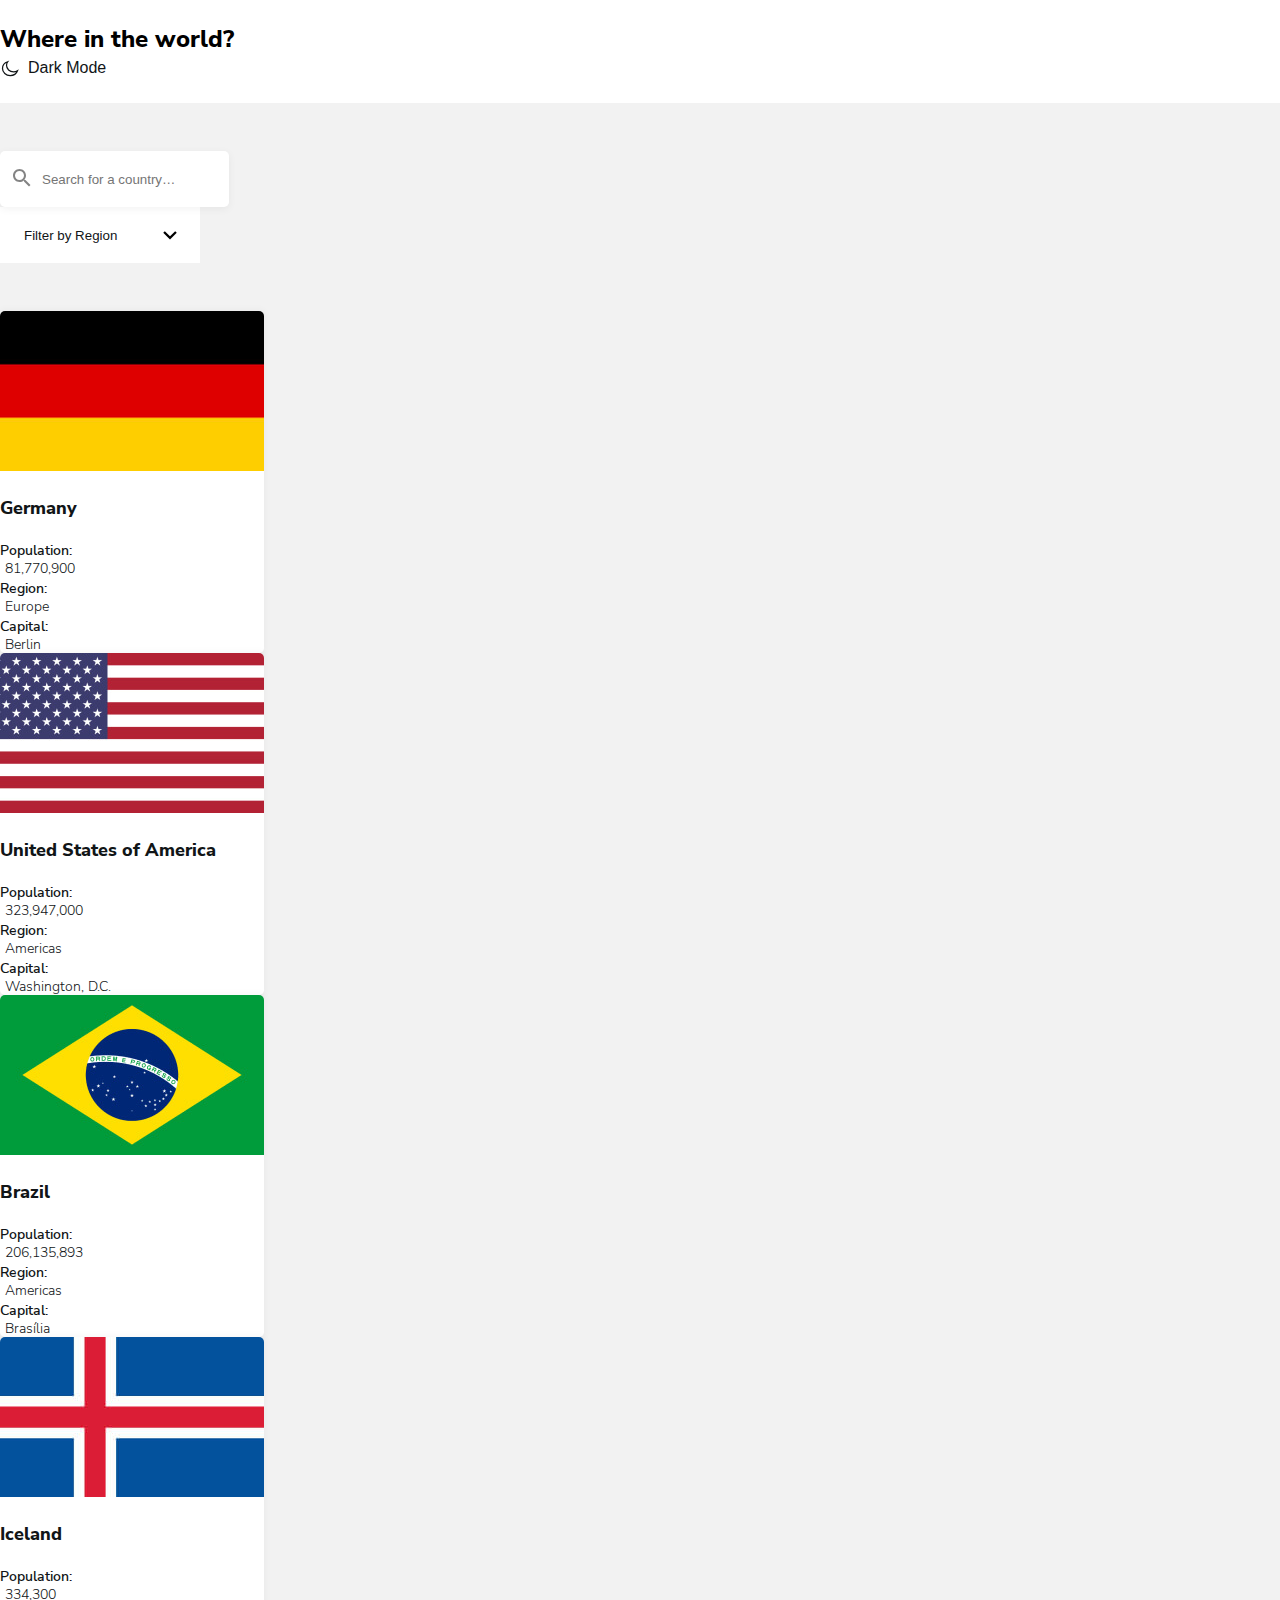
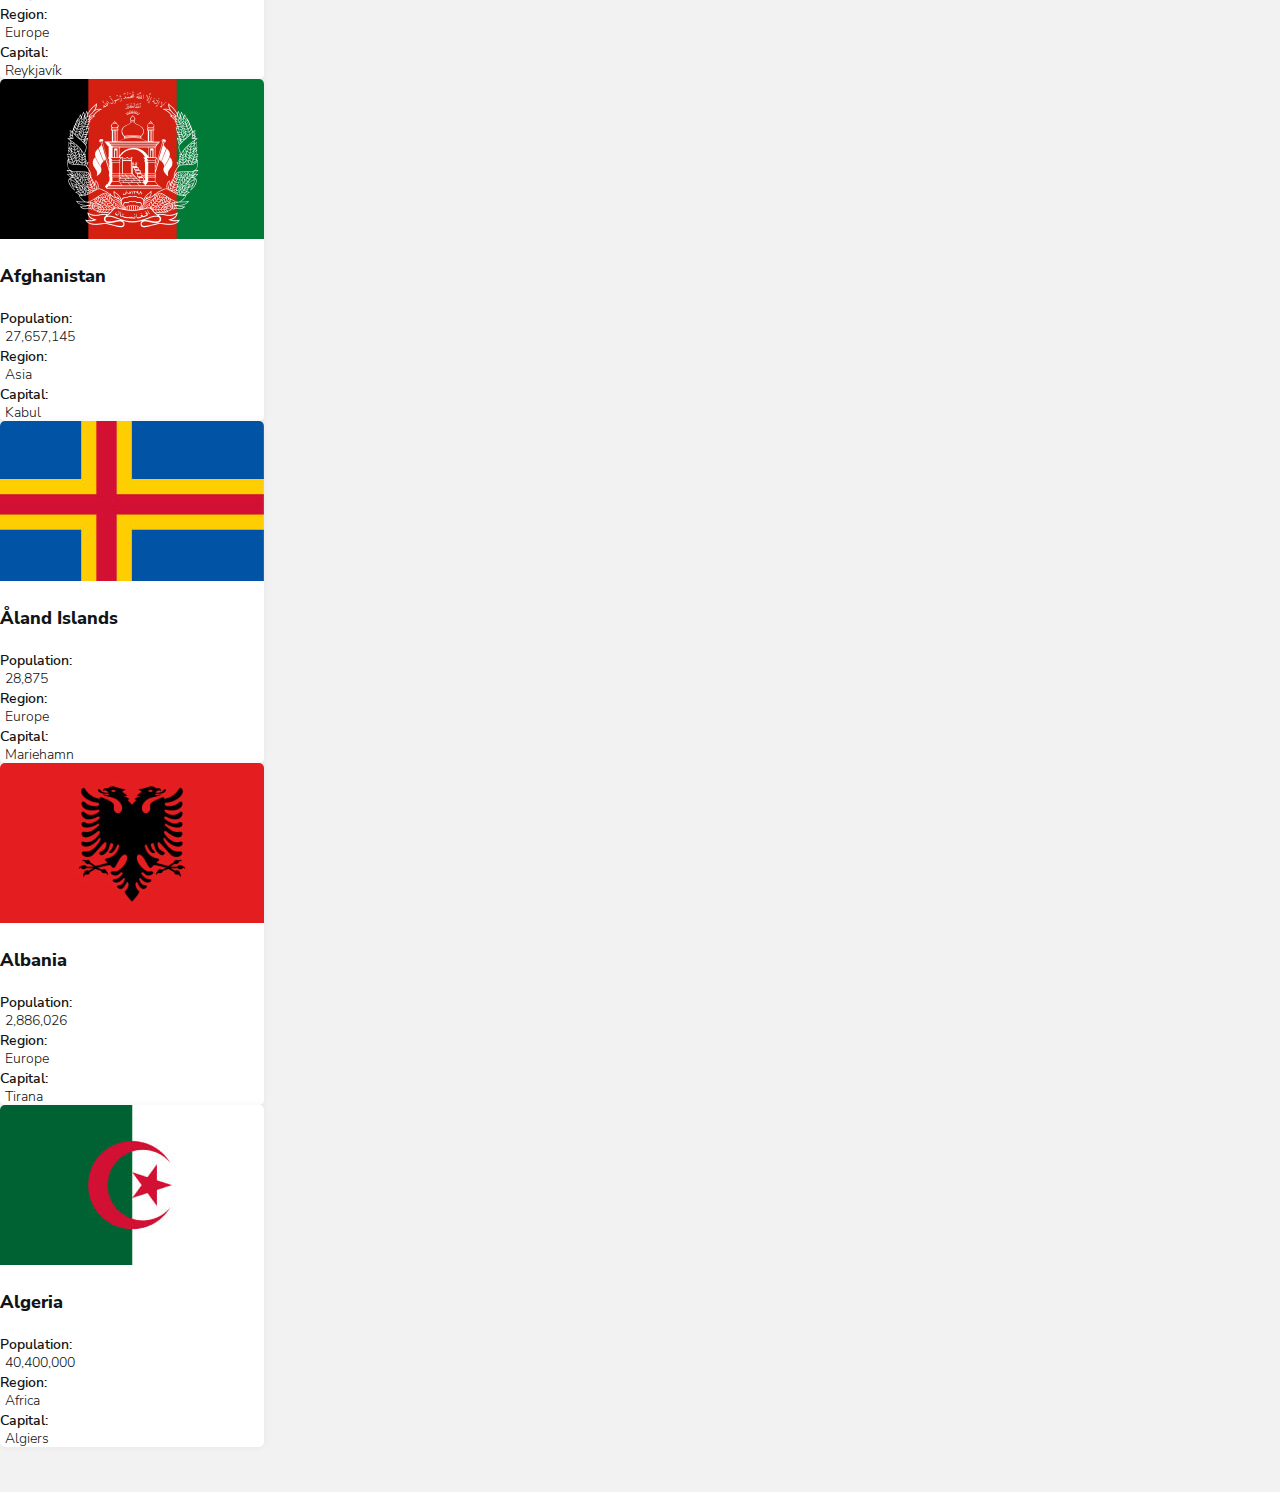
==== commit 3019ebb8: "correct mistakes" ====
--- a/index.html
+++ b/index.html
@@ -13,26 +13,25 @@
   <!-- header start -->
   <header class="site-header">
     <div class="container">
-      <div class="header-wrapper row justify-content-between">
-        <a class="col header-link" href="#">
-          <svg height="19" fill="currentColor" xmlns="http://www.w3.org/2000/svg"><path d="M6.432 18 .408 1.08h3.816l3.888 11.568L12.216 1.08h2.688l3.984 11.76L22.92 1.08h3.6L20.448 18h-3.024l-3.96-11.232L9.456 18H6.432Zm21.843 0V1.08h3.624v6.744a3.91 3.91 0 0 1 1.608-1.368c.656-.32 1.384-.48 2.184-.48 2.768 0 4.152 1.648 4.152 4.944V18h-3.624v-6.912c0-.816-.152-1.4-.456-1.752-.304-.368-.752-.552-1.344-.552-.768 0-1.384.24-1.848.72-.448.48-.672 1.12-.672 1.92V18h-3.624Zm20.393.264c-1.392 0-2.592-.248-3.6-.744-.992-.512-1.76-1.224-2.304-2.136-.528-.928-.792-2.016-.792-3.264 0-1.216.256-2.28.768-3.192a5.655 5.655 0 0 1 2.136-2.16c.912-.528 1.96-.792 3.144-.792 1.712 0 3.072.544 4.08 1.632 1.008 1.072 1.512 2.528 1.512 4.368v.912h-8.184c.128.928.464 1.608 1.008 2.04.56.416 1.328.624 2.304.624.64 0 1.288-.096 1.944-.288a5.447 5.447 0 0 0 1.776-.888l.96 2.424c-.592.448-1.32.808-2.184 1.08a8.842 8.842 0 0 1-2.568.384Zm-.504-9.888c-.768 0-1.392.232-1.872.696-.464.464-.752 1.112-.864 1.944h5.184c-.096-1.76-.912-2.64-2.448-2.64ZM55.72 18V6.216h3.552v2.04c.56-1.376 1.76-2.136 3.6-2.28l1.056-.072.216 3.048-2.04.216c-1.792.176-2.688 1.088-2.688 2.736V18H55.72Zm15.8.264c-1.392 0-2.592-.248-3.6-.744-.992-.512-1.76-1.224-2.304-2.136-.528-.928-.792-2.016-.792-3.264 0-1.216.256-2.28.768-3.192a5.654 5.654 0 0 1 2.136-2.16c.912-.528 1.96-.792 3.144-.792 1.712 0 3.072.544 4.08 1.632 1.008 1.072 1.512 2.528 1.512 4.368v.912H68.28c.128.928.464 1.608 1.008 2.04.56.416 1.328.624 2.304.624.64 0 1.288-.096 1.944-.288a5.447 5.447 0 0 0 1.776-.888l.96 2.424c-.592.448-1.32.808-2.184 1.08a8.842 8.842 0 0 1-2.568.384Zm-.504-9.888c-.768 0-1.392.232-1.872.696-.464.464-.752 1.112-.864 1.944h5.184c-.096-1.76-.912-2.64-2.448-2.64Zm14.091-4.44V.552h3.912v3.384h-3.912ZM85.251 18V6.216h3.624V18h-3.624Zm6.422 0V6.216h3.552v1.728a3.94 3.94 0 0 1 1.608-1.464c.672-.336 1.424-.504 2.256-.504 1.392 0 2.432.408 3.12 1.224.688.8 1.032 2.04 1.032 3.72V18h-3.624v-6.912c0-.816-.152-1.4-.456-1.752-.304-.368-.752-.552-1.344-.552-.768 0-1.384.24-1.848.72-.448.48-.672 1.12-.672 1.92V18h-3.624Zm26.737.264c-3.312 0-4.968-1.608-4.968-4.824V8.928h-2.232V6.216h2.232V2.76h3.624v3.456h3.48v2.712h-3.48v4.368c0 .672.152 1.176.456 1.512.32.336.824.504 1.512.504.208 0 .424-.024.648-.072.24-.048.496-.112.768-.192l.528 2.64a4.586 4.586 0 0 1-1.2.408c-.464.112-.92.168-1.368.168Zm3.92-.264V1.08h3.624v6.744a3.91 3.91 0 0 1 1.608-1.368c.656-.32 1.384-.48 2.184-.48 2.768 0 4.152 1.648 4.152 4.944V18h-3.624v-6.912c0-.816-.152-1.4-.456-1.752-.304-.368-.752-.552-1.344-.552-.768 0-1.384.24-1.848.72-.448.48-.672 1.12-.672 1.92V18h-3.624Zm20.393.264c-1.392 0-2.592-.248-3.6-.744-.992-.512-1.76-1.224-2.304-2.136-.528-.928-.792-2.016-.792-3.264 0-1.216.256-2.28.768-3.192a5.654 5.654 0 0 1 2.136-2.16c.912-.528 1.96-.792 3.144-.792 1.712 0 3.072.544 4.08 1.632 1.008 1.072 1.512 2.528 1.512 4.368v.912h-8.184c.128.928.464 1.608 1.008 2.04.56.416 1.328.624 2.304.624.64 0 1.288-.096 1.944-.288a5.447 5.447 0 0 0 1.776-.888l.96 2.424c-.592.448-1.32.808-2.184 1.08a8.842 8.842 0 0 1-2.568.384Zm-.504-9.888c-.768 0-1.392.232-1.872.696-.464.464-.752 1.112-.864 1.944h5.184c-.096-1.76-.912-2.64-2.448-2.64ZM159.791 18 154.99 6.216h3.673l2.808 7.56 2.808-7.56h2.4l2.808 7.656 2.808-7.656h3.48L171.023 18h-3.072l-2.592-6.696-2.52 6.696h-3.048Zm22.718.264c-1.264 0-2.368-.248-3.312-.744a5.44 5.44 0 0 1-2.16-2.136c-.512-.928-.768-2.024-.768-3.288 0-1.248.256-2.328.768-3.24a5.242 5.242 0 0 1 2.16-2.136c.944-.496 2.048-.744 3.312-.744 1.264 0 2.36.248 3.288.744a5.207 5.207 0 0 1 2.184 2.136c.528.912.792 1.992.792 3.24 0 1.264-.264 2.36-.792 3.288a5.4 5.4 0 0 1-2.184 2.136c-.928.496-2.024.744-3.288.744Zm0-2.712c.768 0 1.392-.28 1.872-.84.496-.56.744-1.432.744-2.616 0-1.168-.248-2.024-.744-2.568-.48-.56-1.104-.84-1.872-.84s-1.392.28-1.872.84c-.48.544-.72 1.4-.72 2.568 0 1.184.24 2.056.72 2.616s1.104.84 1.872.84ZM190.978 18V6.216h3.552v2.04c.56-1.376 1.76-2.136 3.6-2.28l1.056-.072.216 3.048-2.04.216c-1.792.176-2.688 1.088-2.688 2.736V18h-3.696Zm14.283.264c-1.52 0-2.632-.392-3.336-1.176-.704-.8-1.056-1.984-1.056-3.552V1.08h3.624v12.312c0 1.28.568 1.92 1.704 1.92.176 0 .344-.008.504-.024.176-.016.344-.048.504-.096L207.157 18a6.784 6.784 0 0 1-1.896.264Zm8.067 0c-1.024 0-1.928-.248-2.712-.744-.768-.512-1.368-1.224-1.8-2.136-.432-.928-.648-2.024-.648-3.288 0-1.264.216-2.352.648-3.264.432-.912 1.032-1.616 1.8-2.112.784-.496 1.688-.744 2.712-.744.784 0 1.504.168 2.16.504.656.336 1.152.784 1.488 1.344V1.08h3.624V18h-3.552v-1.776c-.32.624-.816 1.12-1.488 1.488-.656.368-1.4.552-2.232.552Zm1.08-2.712c.768 0 1.392-.28 1.872-.84.496-.56.744-1.432.744-2.616 0-1.168-.248-2.024-.744-2.568-.48-.56-1.104-.84-1.872-.84s-1.392.28-1.872.84c-.48.544-.72 1.4-.72 2.568 0 1.184.24 2.056.72 2.616s1.104.84 1.872.84Zm12.008-2.904V11.52c0-.704.128-1.352.384-1.944.256-.608.696-1.248 1.32-1.92.448-.48.76-.888.936-1.224a2.39 2.39 0 0 0 .264-1.08c0-.448-.168-.8-.504-1.056-.32-.256-.784-.384-1.392-.384-1.488 0-2.888.536-4.2 1.608l-1.176-2.736c.704-.608 1.56-1.088 2.568-1.44a9.258 9.258 0 0 1 3.072-.528c1.056 0 1.984.176 2.784.528.8.336 1.416.816 1.848 1.44.448.608.672 1.32.672 2.136 0 .736-.168 1.416-.504 2.04-.32.624-.896 1.28-1.728 1.968-.752.624-1.272 1.168-1.56 1.632-.272.464-.44.912-.504 1.344l-.12.744h-2.16ZM225.552 18v-3.84h3.888V18h-3.888Z" fill="currentColor"/>
-          </svg>
+      <div class="header-wrapper d-flex justify-content-between">
+        <a class="header-link" href="#">
+          Where in the world?
         </a>
-        <button class="col header-darkmode justify-content-end" type="button">Dark Mode</button>
+        <button class="d-flex header-darkmode" type="button" >Dark Mode</button>
       </div>
     </div>
   </header>
   <!-- header finish -->
-  
+
   <main class="site-main">
     <!-- hero section start -->
     <section class="hero-section">
       <div class="container w-1">
-        <div class="row justify-content-between">
-          <form class="col-4 site-search p-0" action="https://echo.htmlacademy.ru/" method="post" autocomplete="off">
+        <div class="row justify-content-between flex-wrap">
+          <form class="col-12 col-sm-12 col-md-9  col-xl-10 site-search p-0 mb-3 " action="https://echo.htmlacademy.ru/" method="post" autocomplete="off">
             <input class="site-search-input form-control" type="search" name="user_search" placeholder="Search for a country…" aria-label="search">
           </form>
-          <select class="col-2 form-selects" aria-label="Default select example">
+          <select class="col-12 col-sm-12 col-md-3 col-xl-2 form-selects" aria-label="Default select example">
             <option selected>Filter by Region</option>
             <option value="Africa">Africa</option>
             <option value="America">America</option>
@@ -41,189 +40,205 @@
             <option value="Oceania">Oceania</option>
           </select>
         </div>
-        <div class="hero-section-list row justify-content-center gx-5">
-          <div class="col-12 col-md-6 col-lg-4 mb-5 hero-section-item">
-            <div class="hero-section-item-inner">
-              <img class="hero-section-item-img"                        
-              src="./images/Germany.jpg" 
-              srcset="./images/Germany.jpg 1x , ./images/Germany@2x.jpg 2x"  
-              alt="Germany img">
-              <div class="card-body p-3">
-                <h3 class="hero-section-item-wrapper-title mb-3">Germany</h3>
-                <span class="hero-section-item-wrapper-inner d-flex mb-2">
-                  <strong class="hero-section-item-wrapper-inner-title">Population:</strong>
-                  <p class="hero-section-item-wrapper-inner-discrip">81,770,900</p>
-                </span>
-                <span class="hero-section-item-wrapper-inner d-flex mb-2">
-                  <strong class="hero-section-item-wrapper-inner-title">Region:</strong>
-                  <p class="hero-section-item-wrapper-inner-discrip">Europe</p>
-                </span>
-                <span class="hero-section-item-wrapper-inner d-flex mb-2">
-                  <strong class="hero-section-item-wrapper-inner-title">Capital:</strong>
-                  <p class="hero-section-item-wrapper-inner-discrip">Berlin</p>
-                </span>
-              </div>
-            </div>
-          </div>
-          <div class="col-12 col-md-6 col-lg-4 mb-5 hero-section-item">
-            <div class="hero-section-item-inner">
-              <img class="hero-section-item-img"                        
-              src="./images/Usa.jpg" 
-              srcset="./images/Usa.jpg 1x , ./images/Usa@2x.jpg 2x"  
-              alt="Usa img">
-              <div class="card-body p-3">
-                <h3 class="hero-section-item-wrapper-title mb-3">United States of America</h3>
-                <span class="hero-section-item-wrapper-inner d-flex mb-2">
-                  <strong class="hero-section-item-wrapper-inner-title">Population: </strong>
-                  <p class="hero-section-item-wrapper-inner-discrip">323,947,000</p>
-                </span>
-                <span class="hero-section-item-wrapper-inner d-flex mb-2">
-                  <strong class="hero-section-item-wrapper-inner-title">Region:</strong>
-                  <p class="hero-section-item-wrapper-inner-discrip">Americas</p>
-                </span>
-                <span class="hero-section-item-wrapper-inner d-flex mb-2">
-                  <strong class="hero-section-item-wrapper-inner-title">Capital:</strong>
-                  <p class="hero-section-item-wrapper-inner-discrip">Washington, D.C.</p>
-                </span>
-              </div>
-            </div>
-          </div>
-          <div class="col-12 col-md-6 col-lg-4 mb-5 hero-section-item">
-            <div class="hero-section-item-inner">
-              <img class="hero-section-item-img"                        
-              src="./images/Brazil.jpg" 
-              srcset="./images/Brazil.jpg 1x , ./images/Brazil@2x.jpg 2x"  
-              alt="Brazil img">
-              <div class="card-body p-3">
-                <h3 class="hero-section-item-wrapper-title mb-3">Brazil</h3>
-                <span class="hero-section-item-wrapper-inner d-flex mb-2">
-                  <strong class="hero-section-item-wrapper-inner-title">Population:</strong>
-                  <p class="hero-section-item-wrapper-inner-discrip">206,135,893</p>
-                </span>
-                <span class="hero-section-item-wrapper-inner d-flex mb-2">
-                  <strong class="hero-section-item-wrapper-inner-title">Region:</strong>
-                  <p class="hero-section-item-wrapper-inner-discrip">Americas</p>
-                </span>
-                <span class="hero-section-item-wrapper-inner d-flex mb-2">
-                  <strong class="hero-section-item-wrapper-inner-title">Capital:</strong>
-                  <p class="hero-section-item-wrapper-inner-discrip">Brasília</p>
-                </span>
-              </div>
-            </div>
-          </div>
-          <div class="col-12 col-md-6 col-lg-4 mb-5 hero-section-item">
-            <div class="hero-section-item-inner">
-              <img class="hero-section-item-img"                        
-              src="./images/Iceland.jpg" 
-              srcset="./images/Iceland.jpg 1x , ./images/Iceland@2x.jpg 2x"  
-              alt="Iceland img">
-              <div class="card-body p-3">
-                <h3 class="hero-section-item-wrapper-title mb-3">Iceland</h3>
-                <span class="hero-section-item-wrapper-inner d-flex mb-2">
-                  <strong class="hero-section-item-wrapper-inner-title">Population:</strong>
-                  <p class="hero-section-item-wrapper-inner-discrip">334,300</p>
-                </span>
-                <span class="hero-section-item-wrapper-inner d-flex mb-2">
-                  <strong class="hero-section-item-wrapper-inner-title">Region:</strong>
-                  <p class="hero-section-item-wrapper-inner-discrip">Europe</p>
-                </span>
-                <span class="hero-section-item-wrapper-inner d-flex mb-2">
-                  <strong class="hero-section-item-wrapper-inner-title">Capital:</strong>
-                  <p class="hero-section-item-wrapper-inner-discrip">Reykjavík</p>
-                </span>
-              </div>
-            </div>
-          </div>
-          <div class="col-12 col-md-6 col-lg-4 mb-5 hero-section-item">
-            <div class="hero-section-item-inner">
-              <img class="hero-section-item-img"                        
-              src="./images/Afghanistan.jpg" 
-              srcset="./images/Afghanistan.jpg 1x , ./images/Afghanistan@2x.jpg 2x"  
-              alt="Afghanistan img">
-              <div class="card-body p-3">
-                <h3 class="hero-section-item-wrapper-title mb-3">Afghanistan</h3>
-                <span class="hero-section-item-wrapper-inner d-flex mb-2">
-                  <strong class="hero-section-item-wrapper-inner-title">Population:</strong>
-                  <p class="hero-section-item-wrapper-inner-discrip">27,657,145</p>
-                </span>
-                <span class="hero-section-item-wrapper-inner d-flex mb-2">
-                  <strong class="hero-section-item-wrapper-inner-title">Region:</strong>
-                  <p class="hero-section-item-wrapper-inner-discrip">Asia</p>
-                </span>
-                <span class="hero-section-item-wrapper-inner d-flex mb-2">
-                  <strong class="hero-section-item-wrapper-inner-title">Capital:</strong>
-                  <p class="hero-section-item-wrapper-inner-discrip">Kabul</p>
-                </span>
-              </div>
-            </div>
-          </div>
-          <div class="col-12 col-md-6 col-lg-4 mb-5 hero-section-item">
-            <div class="hero-section-item-inner">
-              <img class="hero-section-item-img"                        
-              src="./images/Åland-Islands.jpg" 
-              srcset="./images/Åland-Islands.jpg 1x , ./images/Åland-Islands@2x.jpg 2x"  
-              alt="Germany img">
-              <div class="card-body p-3">
-                <h3 class="hero-section-item-wrapper-title mb-3">Åland Islands</h3>
-                <span class="hero-section-item-wrapper-inner d-flex mb-2">
-                  <strong class="hero-section-item-wrapper-inner-title">Population:</strong>
-                  <p class="hero-section-item-wrapper-inner-discrip">28,875</p>
-                </span>
-                <span class="hero-section-item-wrapper-inner d-flex mb-2">
-                  <strong class="hero-section-item-wrapper-inner-title">Region:</strong>
-                  <p class="hero-section-item-wrapper-inner-discrip">Europe</p>
-                </span>
-                <span class="hero-section-item-wrapper-inner d-flex mb-2">
-                  <strong class="hero-section-item-wrapper-inner-title">Capital:</strong>
-                  <p class="hero-section-item-wrapper-inner-discrip">Mariehamn</p>
-                </span>
-              </div>
-            </div>
-          </div>
-          <div class="col-12 col-md-6 col-lg-4 mb-5 hero-section-item">
-            <div class="hero-section-item-inner">
-              <img class="hero-section-item-img"                        
-              src="./images/Albania.jpg" 
-              srcset="./images/Albania.jpg 1x , ./images/Albania@2x.jpg 2x"  
-              alt="Albania img">
-              <div class="card-body p-3">
-                <h3 class="hero-section-item-wrapper-title mb-3">Albania</h3>
-                <span class="hero-section-item-wrapper-inner d-flex mb-2">
-                  <strong class="hero-section-item-wrapper-inner-title">Population:</strong>
-                  <p class="hero-section-item-wrapper-inner-discrip">2,886,026</p>
-                </span>
-                <span class="hero-section-item-wrapper-inner d-flex mb-2">
-                  <strong class="hero-section-item-wrapper-inner-title">Region:</strong>
-                  <p class="hero-section-item-wrapper-inner-discrip">Europe</p>
-                </span>
-                <span class="hero-section-item-wrapper-inner d-flex mb-2">
-                  <strong class="hero-section-item-wrapper-inner-title">Capital:</strong>
-                  <p class="hero-section-item-wrapper-inner-discrip">Tirana</p>
-                </span>
-              </div>
-            </div>
-          </div>
-          <div class="col-12 col-md-6 col-lg-4 mb-5 hero-section-item">
-            <div class="hero-section-item-inner">
-              <img class="hero-section-item-img"                        
-              src="./images/Algeria.jpg" 
-              srcset="./images/Algeria.jpg 1x , ./images/Algeria@2x.jpg 2x"  
-              alt="Germany img">
-              <div class="card-body p-3">
-                <h3 class="hero-section-item-wrapper-title mb-3">Algeria</h3>
-                <span class="hero-section-item-wrapper-inner d-flex mb-2">
-                  <strong class="hero-section-item-wrapper-inner-title">Population:</strong>
-                  <p class="hero-section-item-wrapper-inner-discrip">40,400,000</p>
-                </span>
-                <span class="hero-section-item-wrapper-inner d-flex mb-2">
-                  <strong class="hero-section-item-wrapper-inner-title">Region:</strong>
-                  <p class="hero-section-item-wrapper-inner-discrip">Africa</p>
-                </span>
-                <span class="hero-section-item-wrapper-inner d-flex mb-2">
-                  <strong class="hero-section-item-wrapper-inner-title">Capital:</strong>
-                  <p class="hero-section-item-wrapper-inner-discrip">Algiers</p>
-                </span>
-              </div>
+        <div class="hero-section-list row  justify-content-center gx-5">
+          <div class=" col-xl-3 col-md-6 col-sm-12 d-flex justify-content-center mb-5 hero-section-item">
+            <div class="hero-section-item-inner">
+              <a class="hero-section-item-link" href="./belgium.html">
+                <img class="hero-section-item-img"                        
+                src="./images/Germany.jpg" 
+                srcset="./images/Germany.jpg 1x , ./images/Germany@2x.jpg 2x"  
+                alt="Germany img">
+                <div class="card-body p-3">
+                  <h3 class="hero-section-item-wrapper-title mb-3">Germany</h3>
+                  <span class="hero-section-item-wrapper-inner d-flex mb-2">
+                    <strong class="hero-section-item-wrapper-inner-title">Population:</strong>
+                    <p class="hero-section-item-wrapper-inner-discrip">81,770,900</p>
+                  </span>
+                  <span class="hero-section-item-wrapper-inner d-flex mb-2">
+                    <strong class="hero-section-item-wrapper-inner-title">Region:</strong>
+                    <p class="hero-section-item-wrapper-inner-discrip">Europe</p>
+                  </span>
+                  <span class="hero-section-item-wrapper-inner d-flex mb-2">
+                    <strong class="hero-section-item-wrapper-inner-title">Capital:</strong>
+                    <p class="hero-section-item-wrapper-inner-discrip">Berlin</p>
+                  </span>
+                </div>
+              </a>
+            </div>
+          </div>
+          <div class=" col-xl-3 col-md-6 col-sm-12 d-flex justify-content-center mb-5 hero-section-item">
+            <div class="hero-section-item-inner">
+              <a class="hero-section-item-link" href="#">
+                <img class="hero-section-item-img"                        
+                src="./images/Usa.jpg" 
+                srcset="./images/Usa.jpg 1x , ./images/Usa@2x.jpg 2x"  
+                alt="Usa img">
+                <div class="card-body p-3">
+                  <h3 class="hero-section-item-wrapper-title mb-3">United States of America</h3>
+                  <span class="hero-section-item-wrapper-inner d-flex mb-2">
+                    <strong class="hero-section-item-wrapper-inner-title">Population: </strong>
+                    <p class="hero-section-item-wrapper-inner-discrip">323,947,000</p>
+                  </span>
+                  <span class="hero-section-item-wrapper-inner d-flex mb-2">
+                    <strong class="hero-section-item-wrapper-inner-title">Region:</strong>
+                    <p class="hero-section-item-wrapper-inner-discrip">Americas</p>
+                  </span>
+                  <span class="hero-section-item-wrapper-inner d-flex mb-2">
+                    <strong class="hero-section-item-wrapper-inner-title">Capital:</strong>
+                    <p class="hero-section-item-wrapper-inner-discrip">Washington, D.C.</p>
+                  </span>
+                </div>
+                </a>
+            </div>
+          </div>
+          <div class=" col-xl-3 col-md-6 col-sm-12 d-flex justify-content-center mb-5 hero-section-item">
+            <div class="hero-section-item-inner">
+              <a class="hero-section-item-link" href="#">
+                <img class="hero-section-item-img"                        
+                src="./images/Brazil.jpg" 
+                srcset="./images/Brazil.jpg 1x , ./images/Brazil@2x.jpg 2x"  
+                alt="Brazil img">
+                <div class="card-body p-3">
+                  <h3 class="hero-section-item-wrapper-title mb-3">Brazil</h3>
+                  <span class="hero-section-item-wrapper-inner d-flex mb-2">
+                    <strong class="hero-section-item-wrapper-inner-title">Population:</strong>
+                    <p class="hero-section-item-wrapper-inner-discrip">206,135,893</p>
+                  </span>
+                  <span class="hero-section-item-wrapper-inner d-flex mb-2">
+                    <strong class="hero-section-item-wrapper-inner-title">Region:</strong>
+                    <p class="hero-section-item-wrapper-inner-discrip">Americas</p>
+                  </span>
+                  <span class="hero-section-item-wrapper-inner d-flex mb-2">
+                    <strong class="hero-section-item-wrapper-inner-title">Capital:</strong>
+                    <p class="hero-section-item-wrapper-inner-discrip">Brasília</p>
+                  </span>
+                </div>
+                </a>
+            </div>
+          </div>
+          <div class=" col-xl-3 col-md-6 col-sm-12 d-flex justify-content-center mb-5 hero-section-item">
+            <div class="hero-section-item-inner">
+              <a class="hero-section-item-link" href="#">
+                <img class="hero-section-item-img"                        
+                src="./images/Iceland.jpg" 
+                srcset="./images/Iceland.jpg 1x , ./images/Iceland@2x.jpg 2x"  
+                alt="Iceland img">
+                <div class="card-body p-3">
+                  <h3 class="hero-section-item-wrapper-title mb-3">Iceland</h3>
+                  <span class="hero-section-item-wrapper-inner d-flex mb-2">
+                    <strong class="hero-section-item-wrapper-inner-title">Population:</strong>
+                    <p class="hero-section-item-wrapper-inner-discrip">334,300</p>
+                  </span>
+                  <span class="hero-section-item-wrapper-inner d-flex mb-2">
+                    <strong class="hero-section-item-wrapper-inner-title">Region:</strong>
+                    <p class="hero-section-item-wrapper-inner-discrip">Europe</p>
+                  </span>
+                  <span class="hero-section-item-wrapper-inner d-flex mb-2">
+                    <strong class="hero-section-item-wrapper-inner-title">Capital:</strong>
+                    <p class="hero-section-item-wrapper-inner-discrip">Reykjavík</p>
+                  </span>
+                </div>
+                </a>
+            </div>
+          </div>
+          <div class=" col-xl-3 col-md-6 col-sm-12 d-flex justify-content-center mb-5 hero-section-item">
+            <div class="hero-section-item-inner">
+              <a class="hero-section-item-link" href="#">
+                <img class="hero-section-item-img"                        
+                src="./images/Afghanistan.jpg" 
+                srcset="./images/Afghanistan.jpg 1x , ./images/Afghanistan@2x.jpg 2x"  
+                alt="Afghanistan img">
+                <div class="card-body p-3">
+                  <h3 class="hero-section-item-wrapper-title mb-3">Afghanistan</h3>
+                  <span class="hero-section-item-wrapper-inner d-flex mb-2">
+                    <strong class="hero-section-item-wrapper-inner-title">Population:</strong>
+                    <p class="hero-section-item-wrapper-inner-discrip">27,657,145</p>
+                  </span>
+                  <span class="hero-section-item-wrapper-inner d-flex mb-2">
+                    <strong class="hero-section-item-wrapper-inner-title">Region:</strong>
+                    <p class="hero-section-item-wrapper-inner-discrip">Asia</p>
+                  </span>
+                  <span class="hero-section-item-wrapper-inner d-flex mb-2">
+                    <strong class="hero-section-item-wrapper-inner-title">Capital:</strong>
+                    <p class="hero-section-item-wrapper-inner-discrip">Kabul</p>
+                  </span>
+                </div>
+                </a>
+            </div>
+          </div>
+          <div class=" col-xl-3 col-md-6 col-sm-12 d-flex justify-content-center mb-5 hero-section-item">
+            <div class="hero-section-item-inner">
+              <a class="hero-section-item-link" href="#">
+                <img class="hero-section-item-img"                        
+                src="./images/Åland-Islands.jpg" 
+                srcset="./images/Åland-Islands.jpg 1x , ./images/Åland-Islands@2x.jpg 2x"  
+                alt="Germany img">
+                <div class="card-body p-3">
+                  <h3 class="hero-section-item-wrapper-title mb-3">Åland Islands</h3>
+                  <span class="hero-section-item-wrapper-inner d-flex mb-2">
+                    <strong class="hero-section-item-wrapper-inner-title">Population:</strong>
+                    <p class="hero-section-item-wrapper-inner-discrip">28,875</p>
+                  </span>
+                  <span class="hero-section-item-wrapper-inner d-flex mb-2">
+                    <strong class="hero-section-item-wrapper-inner-title">Region:</strong>
+                    <p class="hero-section-item-wrapper-inner-discrip">Europe</p>
+                  </span>
+                  <span class="hero-section-item-wrapper-inner d-flex mb-2">
+                    <strong class="hero-section-item-wrapper-inner-title">Capital:</strong>
+                    <p class="hero-section-item-wrapper-inner-discrip">Mariehamn</p>
+                  </span>
+                </div>
+                </a>
+            </div>
+          </div>
+          <div class=" col-xl-3 col-md-6 col-sm-12 d-flex justify-content-center mb-5 hero-section-item">
+            <div class="hero-section-item-inner">
+              <a class="hero-section-item-link" href="#">
+                <img class="hero-section-item-img"                        
+                src="./images/Albania.jpg" 
+                srcset="./images/Albania.jpg 1x , ./images/Albania@2x.jpg 2x"  
+                alt="Albania img">
+                <div class="card-body p-3">
+                  <h3 class="hero-section-item-wrapper-title mb-3">Albania</h3>
+                  <span class="hero-section-item-wrapper-inner d-flex mb-2">
+                    <strong class="hero-section-item-wrapper-inner-title">Population:</strong>
+                    <p class="hero-section-item-wrapper-inner-discrip">2,886,026</p>
+                  </span>
+                  <span class="hero-section-item-wrapper-inner d-flex mb-2">
+                    <strong class="hero-section-item-wrapper-inner-title">Region:</strong>
+                    <p class="hero-section-item-wrapper-inner-discrip">Europe</p>
+                  </span>
+                  <span class="hero-section-item-wrapper-inner d-flex mb-2">
+                    <strong class="hero-section-item-wrapper-inner-title">Capital:</strong>
+                    <p class="hero-section-item-wrapper-inner-discrip">Tirana</p>
+                  </span>
+                </div>
+              </a>
+            </div>
+          </div>
+          <div class=" col-xl-3 col-md-6 col-sm-12 d-flex justify-content-center mb-5 hero-section-item">
+            <div class="hero-section-item-inner">
+              <a class="hero-section-item-link" href="#">
+                <img class="hero-section-item-img"                        
+                src="./images/Algeria.jpg" 
+                srcset="./images/Algeria.jpg 1x , ./images/Algeria@2x.jpg 2x"  
+                alt="Germany img">
+                <div class="card-body p-3">
+                  <h3 class="hero-section-item-wrapper-title mb-3">Algeria</h3>
+                  <span class="hero-section-item-wrapper-inner d-flex mb-2">
+                    <strong class="hero-section-item-wrapper-inner-title">Population:</strong>
+                    <p class="hero-section-item-wrapper-inner-discrip">40,400,000</p>
+                  </span>
+                  <span class="hero-section-item-wrapper-inner d-flex mb-2">
+                    <strong class="hero-section-item-wrapper-inner-title">Region:</strong>
+                    <p class="hero-section-item-wrapper-inner-discrip">Africa</p>
+                  </span>
+                  <span class="hero-section-item-wrapper-inner d-flex mb-2">
+                    <strong class="hero-section-item-wrapper-inner-title">Capital:</strong>
+                    <p class="hero-section-item-wrapper-inner-discrip">Algiers</p>
+                  </span>
+                </div>
+              </a>
             </div>
           </div>
         </div>
--- a/css/main.css
+++ b/css/main.css
@@ -58,14 +58,6 @@
   margin: 0;
 }
 
-
-.container{
-  width: 1320px;
-  margin: 0 auto;
-  padding-right: 20px;
-  padding-left: 20px;
-}
-
 .theme-dars{
   --main-text-color: #fff;
   --main-body-color: #202C36;
@@ -73,15 +65,21 @@
 }
 
 .site-header{
+  background-color: var(--header-bg-color);
+  box-shadow: 0px 2px 4px #0000000e;
+}
+.header-wrapper{
   padding: 23px 0;
-  background-color: var(--header-bg-color);
-  box-shadow: 0px 2px 4px #0000000e;
 }
 
 .header-link {
-  max-width: 233px;
-  color: var(--main-text-color);
-
+  font-weight: 800;
+  font-size: 24px;
+  line-height: 33px;
+  text-decoration: none;
+  color: var(--main-color-text);
+  margin: 0;
+  
 }
 .header-link:hover {
   color: var(--main-text-color);
@@ -177,10 +175,14 @@
 }
 .hero-section-item-inner{
   width: 264px;
+  text-decoration: none;
   border: 0;
   background-color: var(--header-bg-color);
   box-shadow: 0px 0px 7px 2px rgba(0, 0, 0, 0.0294384);
   border-radius: 5px;
+}
+.hero-section-item-link{
+  text-decoration: none;
 }
 .hero-section-item-wrapper{
   padding: 0 0 46px 24px;
@@ -195,8 +197,14 @@
   font-weight: 800;
   font-size: 18px;
   line-height: 26px;
-  color: var(--main-text-color);
-}
+  text-decoration: none;
+  color: var(--main-text-color);
+}
+.hero-section-item-wrapper-title:hover {
+  color: var(--main-text-color);
+  
+}
+
 .hero-section-item-wrapper-inner-title {
   font-weight: 600;
   font-size: 14px;
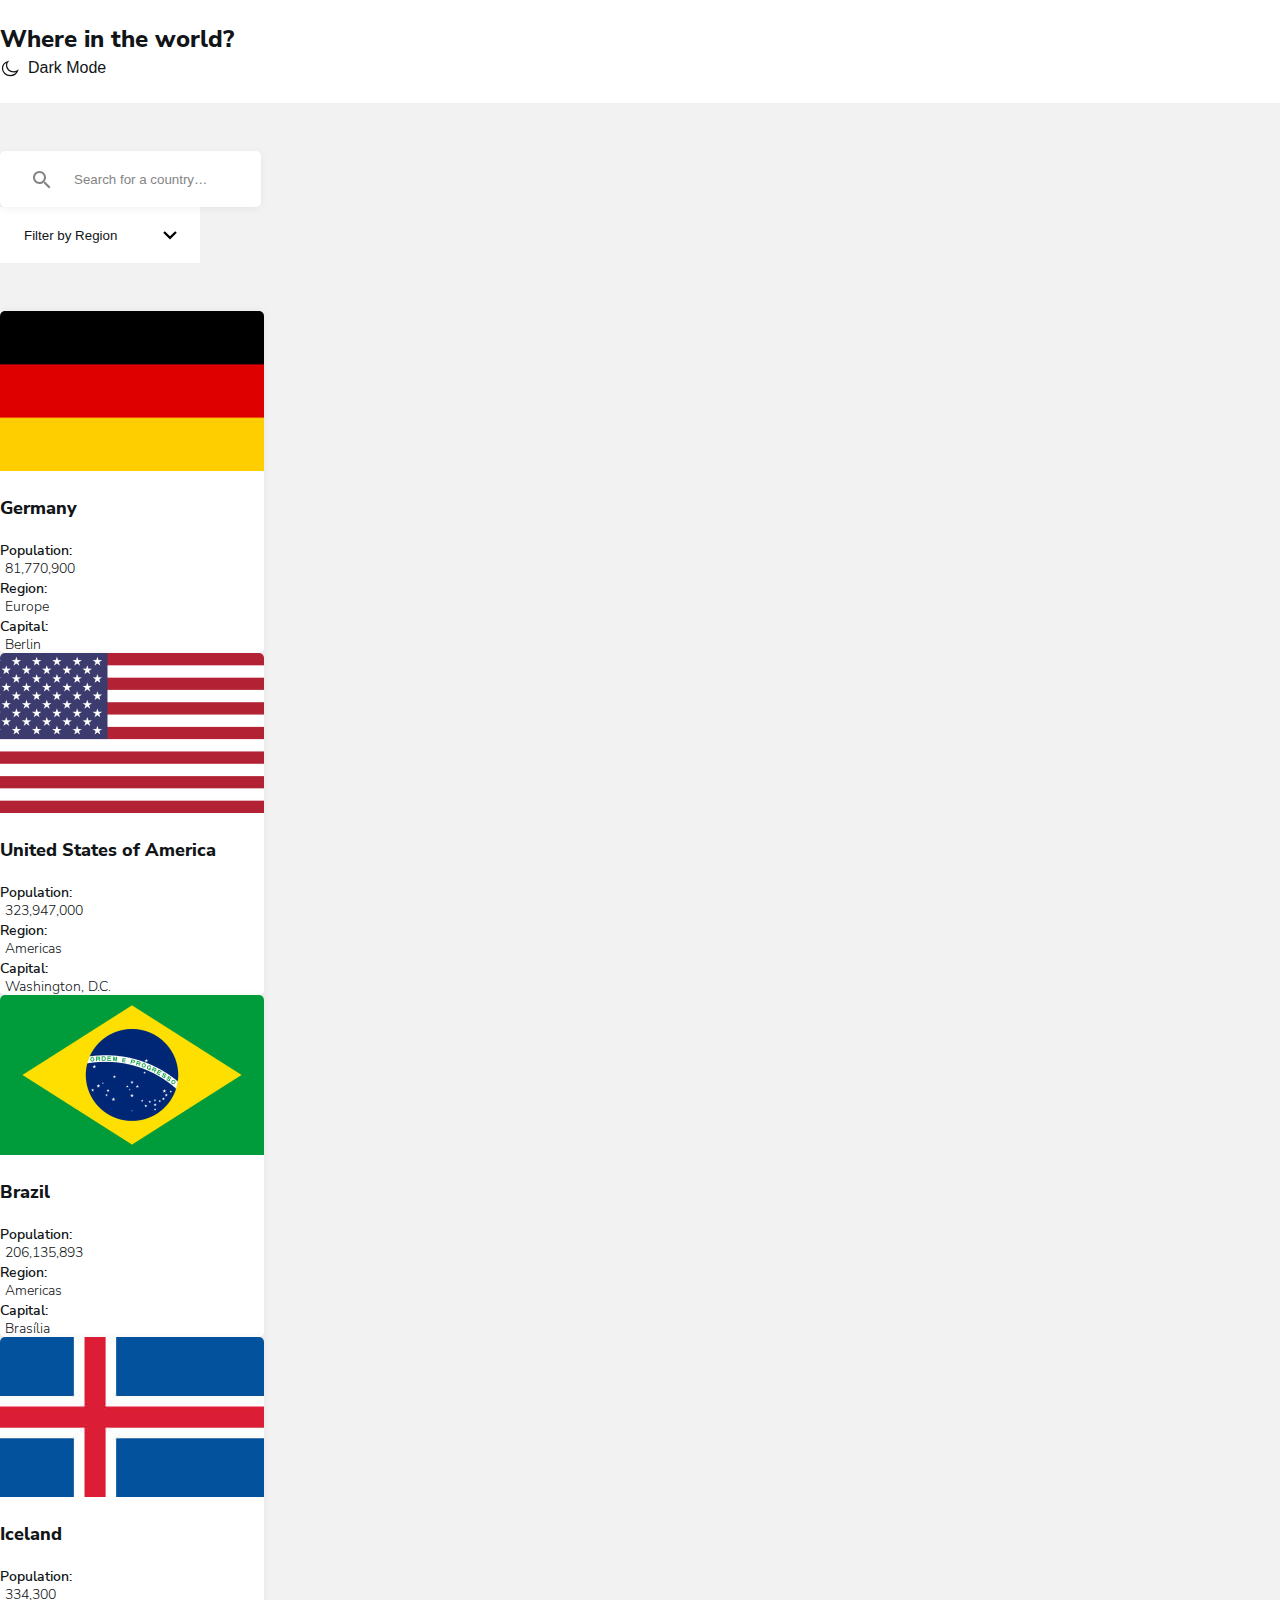
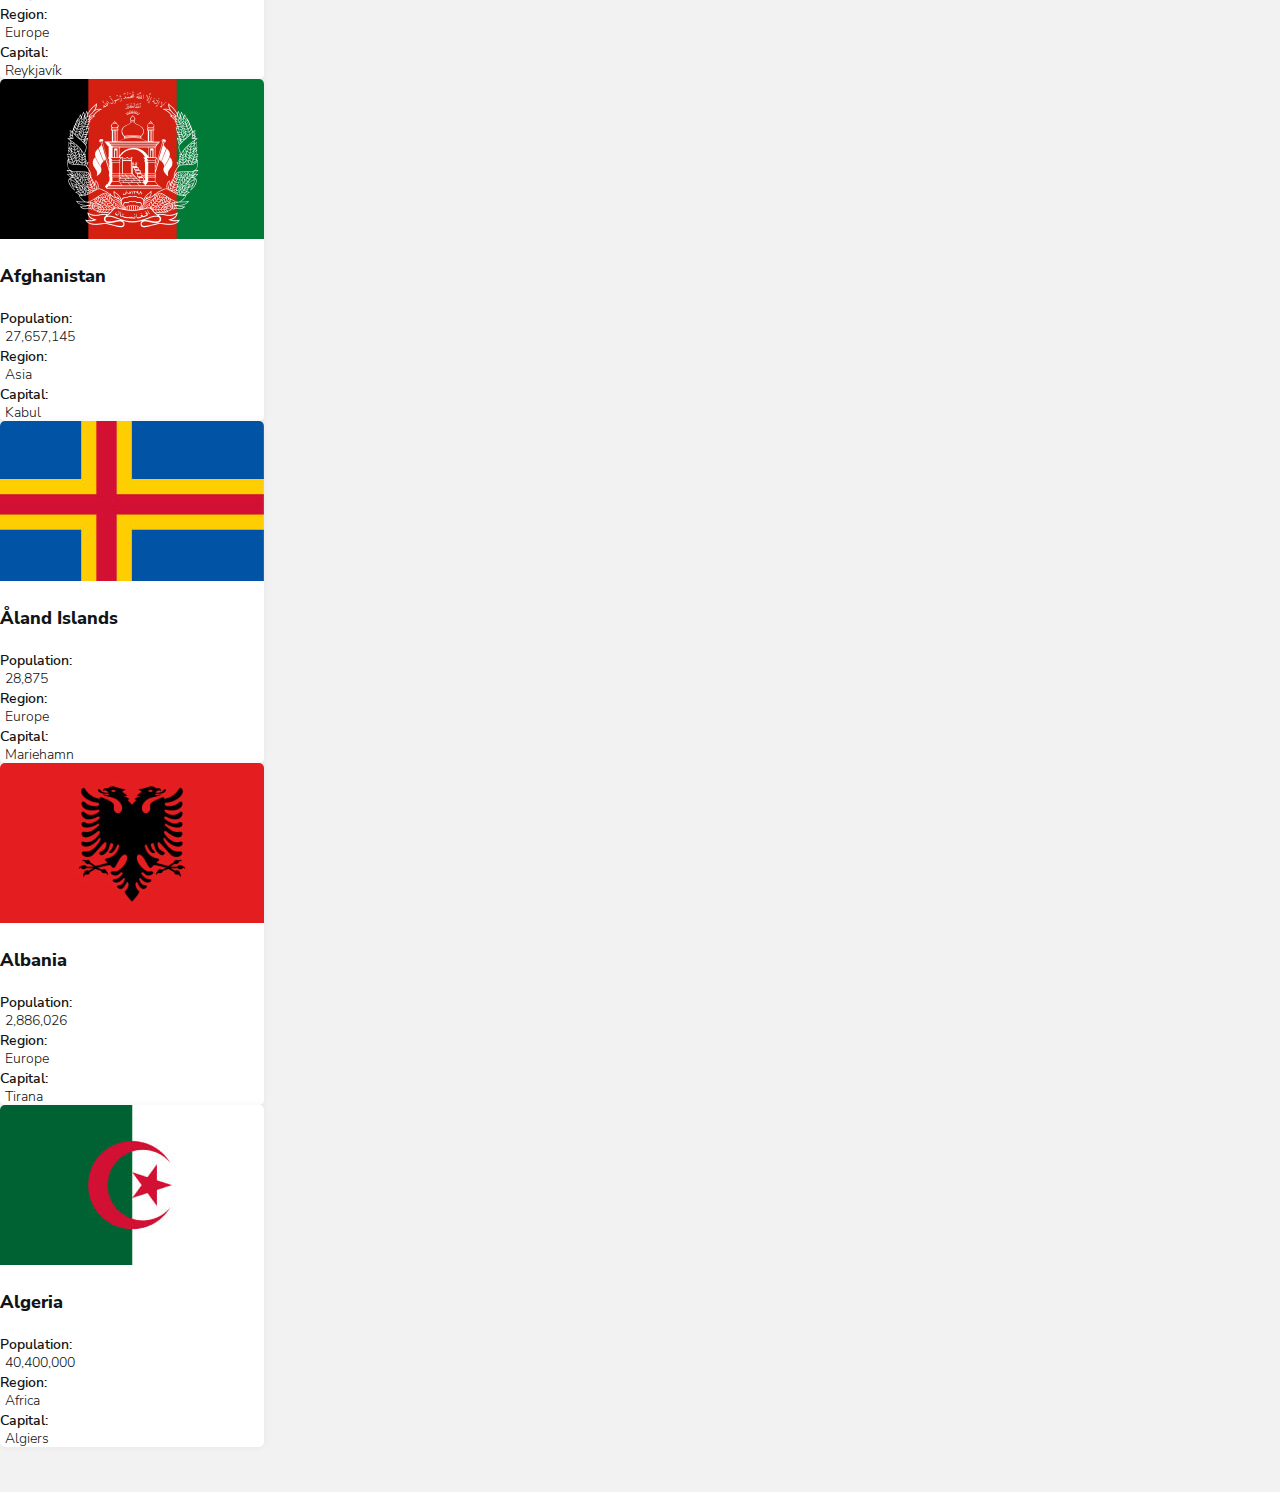
==== commit 9a53ea6e: "add 8 page countrys" ====
--- a/index.html
+++ b/index.html
@@ -68,7 +68,7 @@
           </div>
           <div class=" col-xl-3 col-md-6 col-sm-12 d-flex justify-content-center mb-5 hero-section-item">
             <div class="hero-section-item-inner">
-              <a class="hero-section-item-link" href="#">
+              <a class="hero-section-item-link" href="./USA.html">
                 <img class="hero-section-item-img"                        
                 src="./images/Usa.jpg" 
                 srcset="./images/Usa.jpg 1x , ./images/Usa@2x.jpg 2x"  
@@ -93,7 +93,7 @@
           </div>
           <div class=" col-xl-3 col-md-6 col-sm-12 d-flex justify-content-center mb-5 hero-section-item">
             <div class="hero-section-item-inner">
-              <a class="hero-section-item-link" href="#">
+              <a class="hero-section-item-link" href="./brazil.html">
                 <img class="hero-section-item-img"                        
                 src="./images/Brazil.jpg" 
                 srcset="./images/Brazil.jpg 1x , ./images/Brazil@2x.jpg 2x"  
@@ -118,7 +118,7 @@
           </div>
           <div class=" col-xl-3 col-md-6 col-sm-12 d-flex justify-content-center mb-5 hero-section-item">
             <div class="hero-section-item-inner">
-              <a class="hero-section-item-link" href="#">
+              <a class="hero-section-item-link" href="./iceland.html">
                 <img class="hero-section-item-img"                        
                 src="./images/Iceland.jpg" 
                 srcset="./images/Iceland.jpg 1x , ./images/Iceland@2x.jpg 2x"  
@@ -143,7 +143,7 @@
           </div>
           <div class=" col-xl-3 col-md-6 col-sm-12 d-flex justify-content-center mb-5 hero-section-item">
             <div class="hero-section-item-inner">
-              <a class="hero-section-item-link" href="#">
+              <a class="hero-section-item-link" href="./afghanistan.html">
                 <img class="hero-section-item-img"                        
                 src="./images/Afghanistan.jpg" 
                 srcset="./images/Afghanistan.jpg 1x , ./images/Afghanistan@2x.jpg 2x"  
@@ -168,7 +168,7 @@
           </div>
           <div class=" col-xl-3 col-md-6 col-sm-12 d-flex justify-content-center mb-5 hero-section-item">
             <div class="hero-section-item-inner">
-              <a class="hero-section-item-link" href="#">
+              <a class="hero-section-item-link" href="./aland-islands.html">
                 <img class="hero-section-item-img"                        
                 src="./images/Åland-Islands.jpg" 
                 srcset="./images/Åland-Islands.jpg 1x , ./images/Åland-Islands@2x.jpg 2x"  
@@ -193,7 +193,7 @@
           </div>
           <div class=" col-xl-3 col-md-6 col-sm-12 d-flex justify-content-center mb-5 hero-section-item">
             <div class="hero-section-item-inner">
-              <a class="hero-section-item-link" href="#">
+              <a class="hero-section-item-link" href="./albania.html">
                 <img class="hero-section-item-img"                        
                 src="./images/Albania.jpg" 
                 srcset="./images/Albania.jpg 1x , ./images/Albania@2x.jpg 2x"  
@@ -218,7 +218,7 @@
           </div>
           <div class=" col-xl-3 col-md-6 col-sm-12 d-flex justify-content-center mb-5 hero-section-item">
             <div class="hero-section-item-inner">
-              <a class="hero-section-item-link" href="#">
+              <a class="hero-section-item-link" href="./algeria.html">
                 <img class="hero-section-item-img"                        
                 src="./images/Algeria.jpg" 
                 srcset="./images/Algeria.jpg 1x , ./images/Algeria@2x.jpg 2x"  
--- a/css/main.css
+++ b/css/main.css
@@ -9,6 +9,9 @@
   --main-text-color: #111517;
   --main-body-color: #f2f2f2;
   --header-bg-color: #fff;
+  --mian-input-color: #848484;
+  --flag-bg-color: #fff;
+  
 }
 
 
@@ -56,12 +59,20 @@
   font-style: normal;
   font-weight: 600;
   margin: 0;
+  background-color: var(--main-body-color);
+}
+.flag-body{
+  background-color: var(--flag-bg-color);
+
 }
 
 .theme-dars{
   --main-text-color: #fff;
   --main-body-color: #202C36;
   --header-bg-color: #2B3844;
+  --mian-input-color: #fff;
+  --flag-bg-color: #202C36;
+  
 }
 
 .site-header{
@@ -77,7 +88,7 @@
   font-size: 24px;
   line-height: 33px;
   text-decoration: none;
-  color: var(--main-color-text);
+  color: var(--main-text-color);
   margin: 0;
   
 }
@@ -105,9 +116,6 @@
   background-size: 20px 20px;
 }
 
-.hero{
-  background-color: var(--header-bg-color);
-}
 .hero-section{
   padding: 48px 0 45px 0;
   background-color: var(--main-body-color);
@@ -119,25 +127,31 @@
 .site-search-input {
   height: 56px;
   max-width: 480px;
-  padding: 18px 10px 18px 42px;
+  padding: 18px 10px 18px 74px;
   border: 0;
   color: #848484;
-  background-color: var(--header-bg-color);
+  background-color: var(--header-bg-color) !important;
   -webkit-box-shadow: 0px 2px 9px #0000000e;
   box-shadow: 0px 2px 9px #0000000e;
   border-radius: 5px;
 }
-
+.site-search-input::placeholder{
+  color: var( --mian-input-color);
+}
 .site-search::before{
   position: absolute;
-  top: 18px;
-  left: 13px;
+  top: 20px;
+  left: 33px;
   width: 18px;
   height: 18px;
   background-image: url("../images/search.svg");
   background-size: 18px 18px;
   background-repeat: no-repeat;
   content: "";
+}
+.theme-dars .site-search::before{
+  background-image: url("../images/searchdarkmode.svg");
+  
 }
 
 .form-selects {
@@ -152,6 +166,10 @@
   background-size: 18px 18px;
   background-repeat: no-repeat;
   background-position: calc(50% + 70px) ;
+}
+.theme-dars .form-selects{
+  background-image: url("../images/next-dark.svg");
+  
 }
 .site-region {
   margin-bottom: 5px;
@@ -229,4 +247,8 @@
   background-size: 20px 20px;
   background-repeat: no-repeat;
   content: "";
+}
+.belgium-img{
+  max-width: 560px;
+  width: 100%;
 }